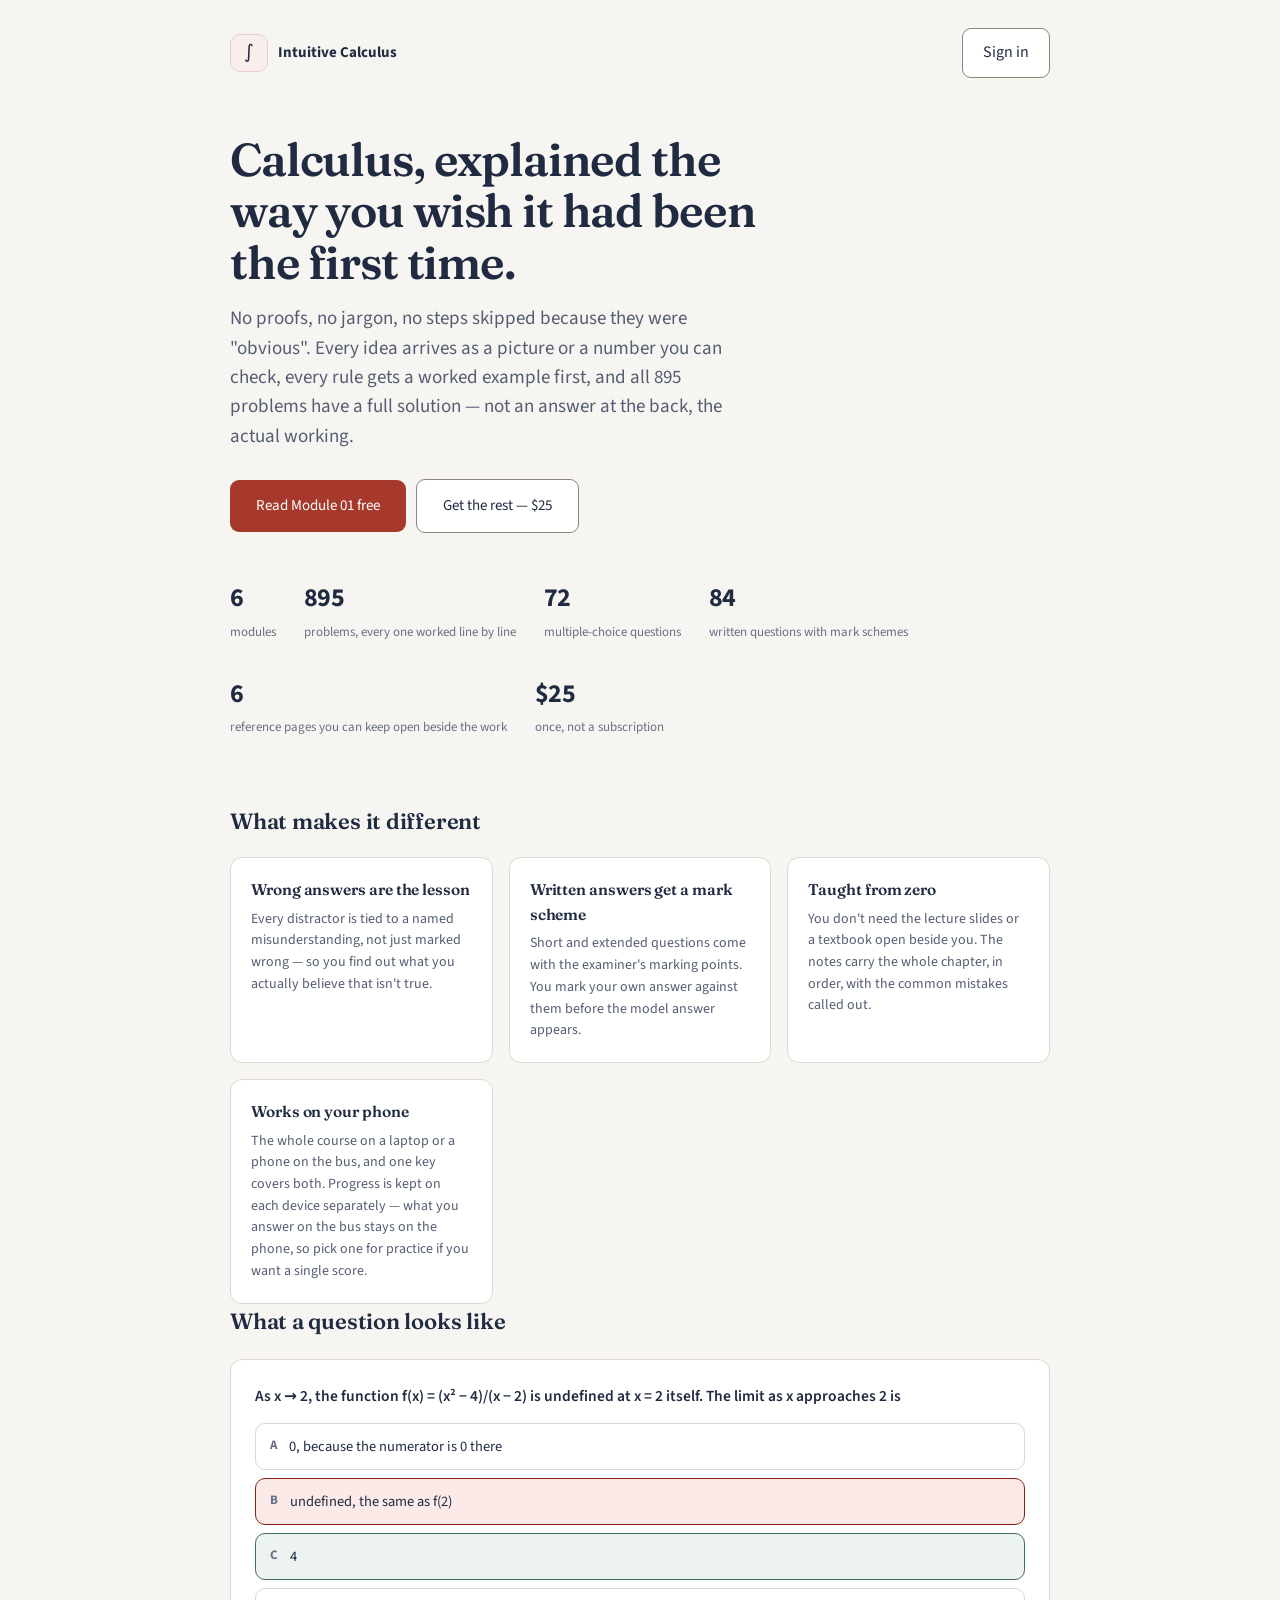
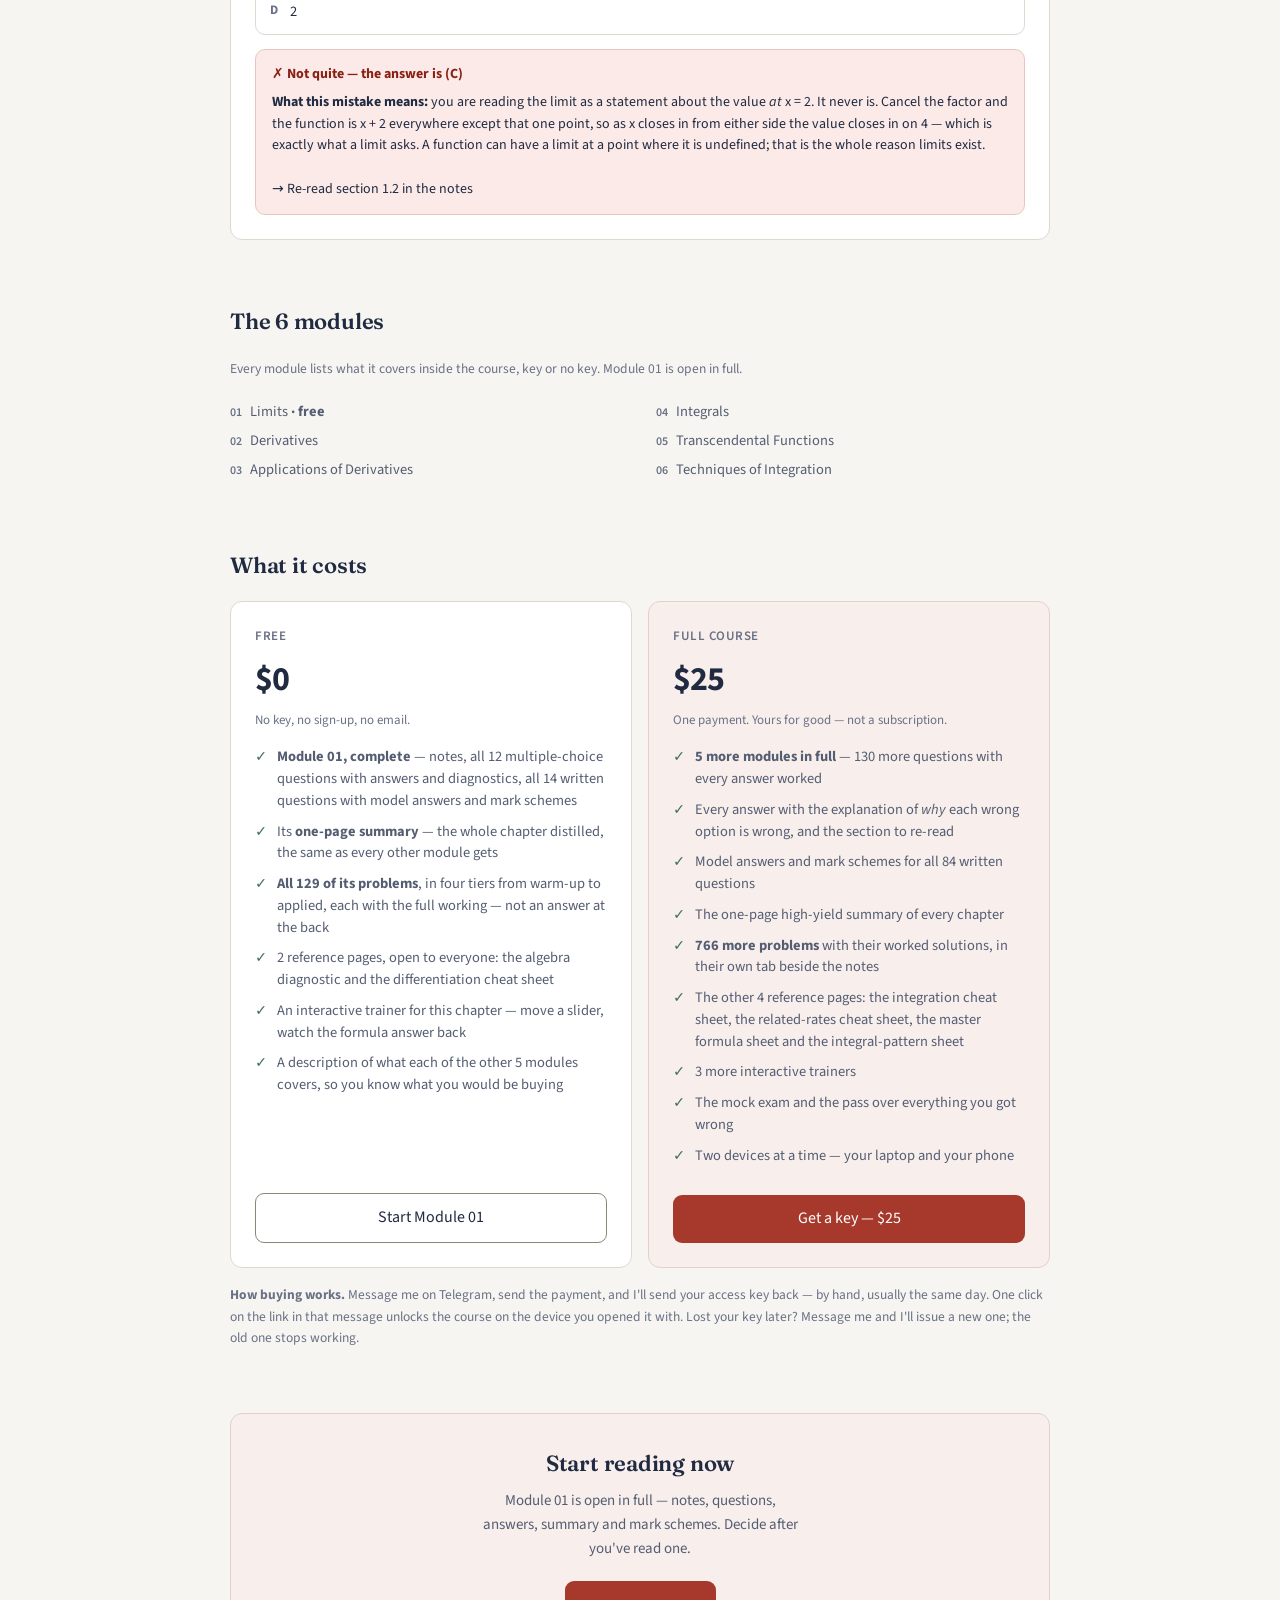
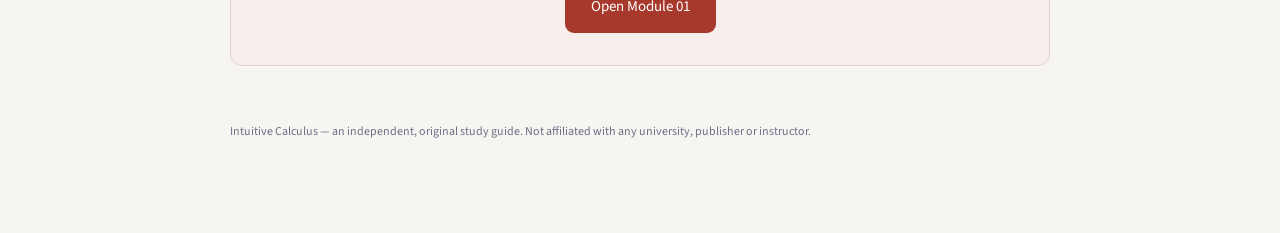
==== index.html @ 687c6cf6 "Publish 2026-08-16" ====
<!DOCTYPE html>
<html lang="en">
<head>
  <meta charset="UTF-8">
  <meta name="viewport" content="width=device-width, initial-scale=1.0">
  <title>Intuitive Calculus — the whole first course, worked out</title>
  <meta name="description" content="<!--gen:metaDescription-->A complete calculus course for people who have never felt confident in maths: limits through techniques of integration, taught in plain language with every problem worked line by line. Module 01 is free in full.<!--/gen-->">
  <link rel="stylesheet" href="styles.css?v=57">
  <!--gen:themeCss-->
  <link rel="stylesheet" href="theme.css?v=57">
  <!--/gen-->
  <link rel="icon" href="data:image/svg+xml,<svg xmlns='http://www.w3.org/2000/svg' viewBox='0 0 100 100'><text y='.9em' font-size='90'><!--gen:icon-->∫<!--/gen--></text></svg>">
  <!-- Honour the theme the student picked inside the app. In <head> and inline so
       the page never paints the wrong theme first. -->
  <script>
    /* This page used to be landing.html and the app used to be index.html; they
       swapped when the price moved to the front door. Anything still holding an
       old link — a bookmark, a message, an unlock link — arrives here with the
       app's hash, so hand it straight on rather than showing a sales page to
       someone who was trying to open a chapter. */
    if (/^#\/./.test(location.hash)) {
      location.replace("course.html" + location.hash);
    }
    try {
      var CID = "calculus"; /*gen:courseId*/
      var t = localStorage.getItem(CID + "-theme");
      if (t && t !== "system") document.documentElement.setAttribute("data-theme", t);
    } catch (e) { /* private mode — fall back to the OS preference */ }
  </script>
  <style>
    /* Landing-only layout. It reuses the app's tokens, so it follows the same
       light/dark theme, but it has no sidebar and no app chrome. */
    body { background: var(--bg); }
    .lp { max-width: 900px; margin: 0 auto; padding: 28px clamp(20px, 5vw, 40px) 80px; }
    .lp-nav { display: flex; align-items: center; gap: 10px; margin-bottom: 56px; }
    .lp-nav strong { font-size: 15px; }
    .lp-nav .lp-actions { margin-left: auto; display: flex; gap: 10px; align-items: center; }
    .hero h1 {
      font-size: clamp(30px, 5.5vw, 46px);
      line-height: 1.12;
      letter-spacing: -0.025em;
      margin: 0 0 16px;
      max-width: 17ch;
    }
    .hero p.lede {
      font-size: clamp(16px, 2vw, 19px);
      line-height: 1.55;
      color: var(--ink-soft);
      max-width: 56ch;
      margin: 0 0 28px;
    }
    .hero .row-gap { margin-top: 0; align-items: center; }
    .btn.big { padding: 14px 26px; font-size: 15px; }
    .facts { display: flex; flex-wrap: wrap; gap: 28px; margin: 44px 0 64px; }
    .fact strong { display: block; font-size: 26px; letter-spacing: -0.02em; }
    .fact span { font-size: 13px; color: var(--ink-faint); }
    .lp h2 { font-size: 22px; letter-spacing: -0.01em; margin: 0 0 18px; }
    .feature-grid { display: grid; grid-template-columns: repeat(auto-fit, minmax(240px, 1fr)); gap: 16px; }
    .feature {
      background: var(--panel);
      border: 1px solid var(--line);
      border-radius: var(--radius);
      padding: 20px;
    }
    .feature h3 { margin: 0 0 6px; font-size: 15.5px; }
    .feature p { margin: 0; font-size: 14px; line-height: 1.55; color: var(--ink-soft); }
    .demo {
      background: var(--panel);
      border: 1px solid var(--line);
      border-radius: var(--radius);
      padding: 24px;
      margin: 20px 0 64px;
    }
    .demo .demo-q { font-weight: 600; font-size: 15.5px; margin: 0 0 14px; }
    .demo .demo-opt {
      border: 1.5px solid var(--line);
      border-radius: 10px;
      padding: 11px 14px;
      font-size: 14.5px;
      margin-bottom: 8px;
      display: flex;
      gap: 12px;
    }
    .demo .demo-opt .l { font-weight: 700; color: var(--ink-faint); font-size: 13px; }
    .demo .demo-opt.picked { border-color: var(--red); background: var(--red-soft); }
    .demo .demo-opt.right { border-color: var(--green); background: var(--green-soft); }
    .demo .demo-fb {
      background: var(--red-soft);
      border: 1px solid var(--red-line);
      border-radius: 10px;
      padding: 14px 16px;
      font-size: 14px;
      line-height: 1.55;
      margin-top: 14px;
    }
    .demo .demo-fb .v { font-weight: 700; color: var(--red); display: block; margin-bottom: 6px; }
    .module-list { columns: 2; column-gap: 32px; font-size: 14.5px; line-height: 2; margin: 0 0 64px; padding: 0; list-style: none; }
    .module-list li { break-inside: avoid; color: var(--ink-soft); }
    .module-list .n { color: var(--ink-faint); font-size: 12px; font-weight: 600; margin-right: 8px; }
    .cta {
      background: var(--accent-soft);
      border: 1px solid var(--accent-line);
      border-radius: var(--radius);
      padding: 32px;
      text-align: center;
    }
    .cta h2 { margin-bottom: 8px; }
    .cta p { color: var(--ink-soft); margin: 0 auto 20px; max-width: 46ch; font-size: 15px; }
    /* Pricing. Two panels: what costs nothing, and what costs $25. The free one
       comes first — a stranger has no reason to trust a price before they have
       read a word of the thing. */
    .price-grid { display: grid; grid-template-columns: repeat(auto-fit, minmax(260px, 1fr)); gap: 16px; margin-bottom: 16px; }
    .price-card {
      background: var(--panel);
      border: 1px solid var(--line);
      border-radius: var(--radius);
      padding: 24px;
      display: flex;
      flex-direction: column;
    }
    .price-card.paid { background: var(--accent-soft); border-color: var(--accent-line); }
    .price-card .tier { font-size: 13px; font-weight: 600; letter-spacing: 0.04em; text-transform: uppercase; color: var(--ink-faint); }
    .price-card .amount { font-size: 34px; letter-spacing: -0.03em; margin: 6px 0 2px; font-weight: 700; }
    .price-card .terms { font-size: 13px; color: var(--ink-faint); margin: 0 0 16px; }
    .price-card ul { margin: 0 0 20px; padding: 0; list-style: none; font-size: 14.5px; line-height: 1.5; }
    /* Not display:flex on the li: any <strong> or <em> inside the sentence would
       become a flex item of its own and break the line into columns. Absolute
       tick, ordinary text flow. */
    .price-card li { position: relative; padding-left: 22px; margin-bottom: 9px; color: var(--ink-soft); }
    .price-card li::before {
      content: "✓";
      position: absolute;
      left: 0;
      top: 0;
      color: var(--green);
      font-weight: 700;
    }
    .price-card .btn { margin-top: auto; text-align: center; }
    .buy-how { font-size: 13.5px; color: var(--ink-faint); line-height: 1.6; margin: 0 0 64px; }
    .lp-foot { margin-top: 56px; font-size: 12px; color: var(--ink-faint); line-height: 1.6; }
    @media (max-width: 640px) {
      .module-list { columns: 1; }
      .lp-nav { margin-bottom: 32px; }
      /* The page is read on a phone before it is read anywhere else. Full-width
         buttons, facts in a tidy 2×2 instead of a ragged wrap, and padding that
         clears the notch and the home indicator. */
      .lp {
        padding-left: max(20px, env(safe-area-inset-left));
        padding-right: max(20px, env(safe-area-inset-right));
        padding-bottom: calc(64px + env(safe-area-inset-bottom));
      }
      .hero .row-gap { display: grid; gap: 10px; }
      .hero .row-gap .btn { text-align: center; }
      .btn.big { padding: 15px 26px; }
      .facts { display: grid; grid-template-columns: 1fr 1fr; gap: 22px 16px; margin: 36px 0 52px; }
      .cta { padding: 26px 20px; }
      .price-card, .demo, .feature { padding: 18px; }
    }
  </style>
</head>
<body>
  <a class="skip-link" href="#lp-main">Skip to content</a>
  <div class="lp">
    <nav class="lp-nav" aria-label="Site">
      <span class="brand-icon"><!--gen:icon-->∫<!--/gen--></span>
      <strong><!--gen:title-->Intuitive Calculus<!--/gen--></strong>
      <span class="lp-actions">
        <a class="btn secondary" href="course.html#/login">Sign in</a>
      </span>
    </nav>

    <header class="hero" id="lp-main" tabindex="-1">
      <h1><!--gen:heroTitle-->Calculus, explained the way you wish it had been the first time.<!--/gen--></h1>
      <p class="lede"><!--gen:lede-->No proofs, no jargon, no steps skipped because they were "obvious". Every idea arrives as a picture or a number you can check, every rule gets a worked example first, and all 895 problems have a full solution — not an answer at the back, the actual working.<!--/gen--></p>
      <div class="row-gap"><!--gen:heroButtons-->
        <a class="btn big" href="course.html#/ch01/learn">Read Module 01 free</a>
        <a class="btn secondary big" href="#price">Get the rest — $25</a>
      <!--/gen--></div>
    </header>

    <div class="facts"><!--gen:facts-->
      <div class="fact"><strong>6</strong><span>modules</span></div>
      <div class="fact"><strong>895</strong><span>problems, every one worked line by line</span></div>
      <div class="fact"><strong>72</strong><span>multiple-choice questions</span></div>
      <div class="fact"><strong>84</strong><span>written questions with mark schemes</span></div>
      <div class="fact"><strong>6</strong><span>reference pages you can keep open beside the work</span></div>
      <div class="fact"><strong>$25</strong><span>once, not a subscription</span></div>
    <!--/gen--></div>

    <h2>What makes it different</h2>
    <div class="feature-grid">
      <div class="feature">
        <h3>Wrong answers are the lesson</h3>
        <p>Every distractor is tied to a named misunderstanding, not just marked wrong — so
          you find out what you actually believe that isn't true.</p>
      </div>
      <div class="feature">
        <h3>Written answers get a mark scheme</h3>
        <p>Short and extended questions come with the examiner's marking points. You mark
          your own answer against them before the model answer appears.</p>
      </div>
      <div class="feature">
        <h3>Taught from zero</h3>
        <p>You don't need the lecture slides or a textbook open beside you. The notes carry
          the whole chapter, in order, with the common mistakes called out.</p>
      </div>
      <div class="feature">
        <h3>Works on your phone</h3>
        <p>The whole course on a laptop or a phone on the bus, and one key covers both.
          Progress is kept on each device separately — what you answer on the bus stays on
          the phone, so pick one for practice if you want a single score.</p>
      </div>
    </div>

    <h2>What a question looks like</h2>
    <div class="demo"><!--gen:demo-->
      <p class="demo-q">As x → 2, the function f(x) = (x² − 4)/(x − 2) is undefined at x = 2 itself.
        The limit as x approaches 2 is</p>
      <div class="demo-opt"><span class="l">A</span><span>0, because the numerator is 0 there</span></div>
      <div class="demo-opt picked"><span class="l">B</span><span>undefined, the same as f(2)</span></div>
      <div class="demo-opt right"><span class="l">C</span><span>4</span></div>
      <div class="demo-opt"><span class="l">D</span><span>2</span></div>
      <div class="demo-fb">
        <span class="v">✗ Not quite — the answer is (C)</span>
        <strong>What this mistake means:</strong> you are reading the limit as a statement about
        the value <em>at</em> x = 2. It never is. Cancel the factor and the function is x + 2
        everywhere except that one point, so as x closes in from either side the value closes
        in on 4 — which is exactly what a limit asks. A function can have a limit at a point
        where it is undefined; that is the whole reason limits exist.
        <br><br>→ Re-read section 1.2 in the notes
      </div>
    <!--/gen--></div>

    <!--gen:modules--><h2>The 6 modules</h2>
    <p class="buy-how" style="margin-bottom:18px">Every module lists what it covers inside the course, key or no key. Module 01 is open in full.</p>
    <ul class="module-list">
      <li><span class="n">01</span>Limits <strong>· free</strong></li>
      <li><span class="n">02</span>Derivatives</li>
      <li><span class="n">03</span>Applications of Derivatives</li>
      <li><span class="n">04</span>Integrals</li>
      <li><span class="n">05</span>Transcendental Functions</li>
      <li><span class="n">06</span>Techniques of Integration</li>
    </ul>
    <!--/gen-->

    <h2 id="price">What it costs</h2>
    <!--gen:price-->
    <div class="price-grid">
      <div class="price-card">
        <span class="tier">Free</span>
        <span class="amount">$0</span>
        <p class="terms">No key, no sign-up, no email.</p>
        <ul>
          <li><strong>Module 01, complete</strong> — notes, all 12 multiple-choice questions with answers and diagnostics, all 14 written questions with model answers and mark schemes</li>
          <li>Its <strong>one-page summary</strong> — the whole chapter distilled, the same as every other module gets</li>
          <li><strong>All 129 of its problems</strong>, in four tiers from warm-up to applied, each with the full working — not an answer at the back</li>
          <li>2 reference pages, open to everyone: the algebra diagnostic and the differentiation cheat sheet</li>
          <li>An interactive trainer for this chapter — move a slider, watch the formula answer back</li>
          <li>A description of what each of the other 5 modules covers, so you know what you would be buying</li>
        </ul>
        <a class="btn secondary" href="course.html#/ch01/learn">Start Module 01</a>
      </div>
      <div class="price-card paid">
        <span class="tier">Full course</span>
        <span class="amount">$25</span>
        <p class="terms">One payment. Yours for good — not a subscription.</p>
        <ul>
          <li><strong>5 more modules in full</strong> — 130 more questions with every answer worked</li>
          <li>Every answer with the explanation of <em>why</em> each wrong option is wrong, and the section to re-read</li>
          <li>Model answers and mark schemes for all 84 written questions</li>
          <li>The one-page high-yield summary of every chapter</li>
          <li><strong>766 more problems</strong> with their worked solutions, in their own tab beside the notes</li>
          <li>The other 4 reference pages: the integration cheat sheet, the related-rates cheat sheet, the master formula sheet and the integral-pattern sheet</li>
          <li>3 more interactive trainers</li>
          <li>The mock exam and the pass over everything you got wrong</li>
          <li>Two devices at a time — your laptop and your phone</li>
        </ul>
        <a class="btn" href="https://t.me/danypak" target="_blank" rel="noopener">Get a key — $25</a>
      </div>
    </div>
    <!--/gen-->
    <p class="buy-how"><!--gen:buyHow-->
      <strong>How buying works.</strong> Message me on Telegram, send the payment, and I'll send
      your access key back — by hand, usually the same day. One click on the link in that message
      unlocks the course on the device you opened it with. Lost your key later? Message me and
      I'll issue a new one; the old one stops working.
    <!--/gen--></p>

    <div class="cta">
      <h2>Start reading now</h2>
      <!--gen:cta--><p>Module 01 is open in full — notes, questions, answers, summary and
        mark schemes. Decide after you've read one.</p>
      <a class="btn big" href="course.html#/ch01/learn">Open Module 01</a><!--/gen-->
    </div>

    <p class="lp-foot">
      <!--gen:attribution-->Intuitive Calculus — an independent, original study guide. Not affiliated with any university, publisher or instructor.<!--/gen-->
    </p>
  </div>
</body>
</html>
---- styles.css ----
/* ---------- design tokens ----------
 * Every colour goes through a variable so the dark theme is a second token set
 * and nothing else. The three DARK blocks below must stay in sync: one for the
 * OS preference, one for the explicit toggle. */
:root {
  color-scheme: light;

  --bg: #f7f8fa;
  --panel: #ffffff;
  --ink: #1a202c;
  --ink-soft: #4a5568;
  /* was #8a94a3 — 3.0:1 on white, below the 4.5:1 WCAG AA floor for text */
  --ink-faint: #6b7280;
  --line: #e2e6ec;
  /* --line is a divider between blocks of text and may stay a hairline. The
     edge of a *control* — the key field, the answer box, a quiz option — is
     what tells a low-vision student where to type or click, and WCAG 1.4.11
     puts that at 3:1. --line measured 1.18:1 on --bg. Use --line-ui on
     anything the student operates, --line on anything that only separates. */
  --line-ui: #848d9c;

  --accent: #2563eb;
  --accent-soft: #eff4ff;
  --accent-line: #d6e2fb;
  --on-accent: #ffffff;

  --green: #16803c;
  --green-soft: #e8f7ee;
  --green-line: #bfe6cd;
  --red: #b42318;
  --red-soft: #fdecea;
  --red-line: #f2c8c3;
  --amber: #92600a;
  --amber-soft: #fdf3dd;
  --amber-line: #e8d3a2;

  --code-bg: #f1f3f7;
  --scrim: rgba(15, 23, 42, .45);
  --shadow-drawer: 0 0 40px rgba(15, 23, 42, .18);
  --shadow-card: 0 2px 12px rgba(37, 99, 235, .08);

  --radius: 12px;
  --sidebar-w: 264px;
  --topbar-h: 56px;

  /* Where the two sticky bands park. On desktop there is no top bar, so the tab
     bar sits at 0; on mobile everything shifts down by the top bar. Keeping the
     offsets in variables is what stops the quiz bar from drifting under the tab
     bar every time either band's padding changes. */
  --bar-top: 0px;
  --quiz-top: 62px;
}

@media (max-width: 899px) {
  :root {
    --bar-top: var(--topbar-h);
    --quiz-top: 122px;
  }
}

@media (prefers-color-scheme: dark) {
  :root:not([data-theme="light"]) {
    color-scheme: dark;

    --bg: #0f1419;
    --panel: #161b22;
    --ink: #e6edf3;
    --ink-soft: #b3bdc9;
    --ink-faint: #8b96a5;
    --line: #2a323d;
    --line-ui: #616d7c;

    --accent: #6ea8fe;
    --accent-soft: #172033;
    --accent-line: #2c4a7c;
    /* dark text on the light-blue button — white on #6ea8fe is only ~2.5:1 */
    --on-accent: #0b1220;

    --green: #57d98a;
    --green-soft: #11261a;
    --green-line: #1f5133;
    --red: #ff9c94;
    --red-soft: #2a1417;
    --red-line: #5c2a26;
    --amber: #f0b429;
    --amber-soft: #2a2110;
    --amber-line: #5a4413;

    --code-bg: #1c232c;
    --scrim: rgba(0, 0, 0, .6);
    --shadow-drawer: 0 0 40px rgba(0, 0, 0, .5);
    --shadow-card: 0 2px 12px rgba(110, 168, 254, .12);
  }
}

:root[data-theme="dark"] {
  color-scheme: dark;

  --bg: #0f1419;
  --panel: #161b22;
  --ink: #e6edf3;
  --ink-soft: #b3bdc9;
  --ink-faint: #8b96a5;
  --line: #2a323d;
  --line-ui: #616d7c;

  --accent: #6ea8fe;
  --accent-soft: #172033;
  --accent-line: #2c4a7c;
  --on-accent: #0b1220;

  --green: #57d98a;
  --green-soft: #11261a;
  --green-line: #1f5133;
  --red: #ff9c94;
  --red-soft: #2a1417;
  --red-line: #5c2a26;
  --amber: #f0b429;
  --amber-soft: #2a2110;
  --amber-line: #5a4413;

  --code-bg: #1c232c;
  --scrim: rgba(0, 0, 0, .6);
  --shadow-drawer: 0 0 40px rgba(0, 0, 0, .5);
  --shadow-card: 0 2px 12px rgba(110, 168, 254, .12);
}

* { box-sizing: border-box; }

/* Sixteen tab stops sit between the top of the page and the content on desktop
   (brand, twelve module links, theme toggle, two footer links). Off-screen
   until focused, first in the tab order. */
.skip-link {
  position: absolute;
  left: 8px;
  top: -60px;
  border: 0;
  font: inherit;
  font-size: 15px;
  cursor: pointer;
  z-index: 60;
  padding: 10px 16px;
  border-radius: 0 0 9px 9px;
  background: var(--accent);
  color: var(--on-accent);
  font-weight: 600;
  text-decoration: none;
  transition: top .12s;
}
.skip-link:focus { top: 0; }
/* The focus targets are containers, not controls: a ring around the whole
   screen is noise, and the point of focusing them is the announcement. */
#main:focus, #lp-main:focus, #feedback:focus { outline: none; }

/* Deep links from quiz feedback land on a heading — keep it clear of the
   sticky tab bar (and, on mobile, the top bar above it). */
html { scroll-padding-top: calc(var(--quiz-top) + 34px); }

html, body {
  margin: 0;
  padding: 0;
  background: var(--bg);
  color: var(--ink);
  font: 16px/1.6 -apple-system, BlinkMacSystemFont, "Segoe UI", Roboto, "Helvetica Neue", Arial, sans-serif;
  -webkit-font-smoothing: antialiased;
  /* Safari inflates body text in landscape unless told not to, which reflowed
     the notes to a different width in each orientation. */
  -webkit-text-size-adjust: 100%;
}

/* Touch devices get no :hover, so without this a tap on an option or a nav row
   gives no feedback at all until the screen re-renders — and Safari's default
   grey flash lands on the wrong box. */
body { -webkit-tap-highlight-color: transparent; }

/* Links had no base rule at all, so any anchor whose own component forgot to
   style it fell through to the browser's default blue — and to purple once
   visited, which in a course means "pages you have already read" rendered in a
   colour the palette does not contain. Three separate surfaces shipped that way
   before this rule existed (the trainer catalogue, the cheat sheets, the
   "message me" line on the unlock page), each fixed on its own. This is the
   fix for the next one. Component rules still win on specificity. */
a { color: var(--accent); }

.layout { display: flex; min-height: 100vh; }

/* ---------- mobile top bar (hidden ≥900px) ---------- */
.topbar {
  display: none;
  position: sticky;
  top: 0;
  z-index: 30;
  align-items: center;
  gap: 12px;
  height: 56px;
  padding: 0 12px;
  background: var(--panel);
  border-bottom: 1px solid var(--line);
}
.icon-btn {
  flex-shrink: 0;
  /* 44px is the smallest target a thumb hits reliably; 40 was measured on a
     375px viewport and missed the guideline by four pixels on every page. */
  width: 44px; height: 44px;
  display: grid;
  place-items: center;
  border: 1px solid var(--line-ui);
  border-radius: 10px;
  background: var(--panel);
  color: var(--ink-soft);
  cursor: pointer;
  padding: 0;
}
.icon-btn svg { width: 20px; height: 20px; fill: none; stroke: currentColor; stroke-width: 2; stroke-linecap: round; }
.topbar-title {
  flex: 1;
  min-width: 0;
  font-size: 14.5px;
  font-weight: 600;
  color: var(--ink);
  text-decoration: none;
  white-space: nowrap;
  overflow: hidden;
  text-overflow: ellipsis;
}
/* Course-progress ring. --p (0–100) is set from JS. */
.topbar-ring {
  flex-shrink: 0;
  position: relative;
  /* The ring itself stays 32px; the padding makes the tappable box 44px. */
  width: 32px; height: 32px;
  box-sizing: content-box;
  padding: 6px;
  border-radius: 50%;
  display: grid;
  place-items: center;
  background: conic-gradient(var(--accent) calc(var(--p, 0) * 1%), var(--line) 0);
}
/* A 32px ring is the right size to look at and the wrong size to hit. The
   pseudo-element widens the target to 44px without thickening the ring. */
.topbar-ring::after { content: ""; position: absolute; inset: -6px; border-radius: 50%; }
.topbar-ring span {
  width: 24px; height: 24px;
  border-radius: 50%;
  background: var(--panel);
  display: block;
}

.scrim {
  position: fixed;
  inset: 0;
  z-index: 35;
  background: var(--scrim);
}
.scrim[hidden] { display: none; }

/* ---------- sidebar ---------- */
.sidebar {
  width: var(--sidebar-w);
  flex-shrink: 0;
  background: var(--panel);
  border-right: 1px solid var(--line);
  padding: 18px 14px;
  display: flex;
  flex-direction: column;
  gap: 14px;
  position: sticky;
  top: 0;
  height: 100vh;
  overflow: hidden;
}

.brand {
  display: flex;
  gap: 10px;
  align-items: center;
  text-decoration: none;
  color: var(--ink);
  padding: 4px 8px;
}
/* A bare emoji floating next to the wordmark rendered however the visitor's OS
   feels like that day — a colourful rounded-square badge on Mac, a flat
   black-and-white glyph on Windows, something else again on Android. Giving it
   its own chip, in the app's own tokens, means the brand mark looks the same
   deliberate thing everywhere instead of gambling on a font neither this file
   nor the course config controls. Same visual language as .nav-item .num. */
.brand-icon {
  flex-shrink: 0;
  width: 38px;
  height: 38px;
  display: grid;
  place-items: center;
  border-radius: 10px;
  background: var(--accent-soft);
  border: 1px solid var(--accent-line);
  font-size: 19px;
  line-height: 1;
}
/* A course that carries its own vector mark instead of an emoji character puts
   it here as inline SVG. Sized and coloured through the app's own accent
   token so it repaints with the theme instead of shipping a colour baked into
   the markup. Selectors are element-type, not classes, on the assumption that
   a brand glyph is simple: strokes are the linework, a filled circle is a
   centre dot. A course with no SVG in .brand-icon (still a bare emoji) is
   untouched — these rules match nothing there. */
.brand-icon svg { width: 22px; height: 22px; overflow: visible; display: block; }
.brand-icon svg ellipse, .brand-icon svg path { fill: none; stroke: var(--accent); stroke-width: 1.4; }
.brand-icon svg circle { fill: var(--accent); }
.brand strong { display: block; font-size: 15px; line-height: 1.25; }
.brand small { display: block; color: var(--ink-faint); font-size: 12px; }

.course-progress { padding: 0 8px; }
.cp-head {
  display: flex;
  justify-content: space-between;
  align-items: baseline;
  font-size: 11.5px;
  font-weight: 600;
  letter-spacing: .04em;
  text-transform: uppercase;
  color: var(--ink-faint);
  margin-bottom: 7px;
}
.cp-head .cp-pct { color: var(--accent); font-size: 12.5px; letter-spacing: 0; }
.course-progress .progress-track { height: 5px; margin-bottom: 7px; }
.cp-sub { margin: 0; font-size: 11.5px; line-height: 1.45; color: var(--ink-faint); }

/* Only the module list scrolls, so the attribution stays pinned at the bottom
   instead of being clipped once the progress block is added above it. */
/* overscroll-behavior: flicking the module list to its end used to hand the
   scroll on to the page underneath the drawer. */
#module-nav {
  display: flex; flex-direction: column; gap: 2px;
  flex: 1; min-height: 0; overflow-y: auto; overscroll-behavior: contain;
}

.nav-item {
  display: flex;
  align-items: center;
  gap: 9px;
  padding: 6px 10px;
  border-radius: 8px;
  text-decoration: none;
  color: var(--ink-soft);
  font-size: 13.5px;
  line-height: 1.35;
}
.nav-item .num {
  flex-shrink: 0;
  width: 24px; height: 24px;
  border-radius: 7px;
  background: var(--bg);
  border: 1px solid var(--line);
  display: grid;
  place-items: center;
  font-size: 11px;
  font-weight: 600;
  color: var(--ink-faint);
}
.nav-item.active { background: var(--accent-soft); color: var(--accent); font-weight: 600; }
.nav-item.active .num { background: var(--accent); border-color: var(--accent); color: var(--on-accent); }
.nav-item.enabled:hover { background: var(--bg); }
.nav-item.locked { color: var(--ink-faint); cursor: default; }
.nav-item .nav-label { flex: 1; min-width: 0; }
.nav-item .nav-stat {
  flex-shrink: 0;
  font-size: 11.5px;
  font-weight: 600;
  color: var(--ink-faint);
  font-variant-numeric: tabular-nums;
}
.nav-item .nav-stat.done { color: var(--green); }
/* A module that needs a key. Not `.locked` — that means "not written yet" and
   dims the row to unclickable. These are clickable and lead to the summary and
   the offer, so the padlock marks them without hiding them. */
.nav-item .nav-lock { flex-shrink: 0; font-size: 11px; opacity: 0.65; }

/* Course-wide tools, pinned between the scrolling module list and the theme
   toggle. #module-nav is the flex child that grows, so these rows never scroll
   out of reach however long the module list gets. */
.tool-nav {
  display: flex;
  flex-direction: column;
  gap: 2px;
  padding-top: 10px;
  border-top: 1px solid var(--line);
}
.tool-link {
  display: flex;
  align-items: center;
  gap: 9px;
  padding: 6px 10px;
  border-radius: 8px;
  text-decoration: none;
  color: var(--ink-soft);
  font-size: 13.5px;
  line-height: 1.35;
}
.tool-link:hover { background: var(--bg); color: var(--ink); }
.tool-link.active { background: var(--accent-soft); color: var(--accent); font-weight: 600; }
.tool-link .tool-ico {
  flex-shrink: 0;
  width: 24px;
  text-align: center;
  font-size: 13px;
  opacity: .85;
}
.tool-link .tool-link-label { flex: 1; min-width: 0; }

/* The trainer belonging to the module on screen, offered beside its tabs. */
.trainer-row { display: flex; flex-wrap: wrap; gap: 8px; margin: 14px 0 0; }
.trainer-row:empty { display: none; }
.trainer-chip {
  display: inline-flex;
  align-items: center;
  gap: 7px;
  padding: 6px 12px;
  border: 1px solid var(--accent-line);
  background: var(--accent-soft);
  color: var(--accent);
  border-radius: 999px;
  font-size: 12.5px;
  font-weight: 600;
  line-height: 1.3;
  text-decoration: none;
}
.trainer-chip:hover { border-color: var(--accent); }

.theme-toggle {
  margin-top: auto;
  display: flex;
  align-items: center;
  gap: 9px;
  width: 100%;
  padding: 8px 10px;
  border: 1px solid var(--line);
  border-radius: 8px;
  background: var(--panel);
  color: var(--ink-soft);
  font: 500 12.5px/1.3 inherit;
  font-family: inherit;
  cursor: pointer;
  text-align: left;
}
.theme-toggle:hover { background: var(--bg); color: var(--ink); }
.theme-ico { font-size: 14px; line-height: 1; }

.sidebar-foot {
  font-size: 11px;
  color: var(--ink-faint);
  line-height: 1.5;
  padding: 0 8px;
}

/* ---------- main ---------- */
.main { flex: 1; min-width: 0; padding: 32px clamp(20px, 5vw, 64px) 80px; }
.page { max-width: 780px; margin: 0 auto; }
/* The Learn tab needs room for the contents column beside the article. */
.page.wide { max-width: 1080px; }

.crumbs { font-size: 13px; color: var(--ink-faint); margin-bottom: 6px; }
.crumbs a { color: var(--ink-faint); text-decoration: none; }
.crumbs a:hover { color: var(--accent); }

h1.page-title { font-size: 28px; line-height: 1.2; margin: 0 0 4px; letter-spacing: -0.02em; }
.page-sub { color: var(--ink-soft); margin: 0 0 24px; font-size: 15px; }

/* tabs — the band sticks to the top so students can switch Learn/Practice/Summary
   without scrolling back up a 9,000-word chapter. On mobile it parks under the
   56px top bar. The band needs its own background or content shows through. */
.tabbar {
  position: sticky;
  top: var(--bar-top);
  z-index: 15;
  background: var(--bg);
  padding: 10px 0 16px;
  margin-bottom: 12px;
}
.tabs {
  display: flex;
  gap: 4px;
  border: 1px solid var(--line);
  background: var(--panel);
  padding: 4px;
  border-radius: 10px;
  width: fit-content;
}
.tab {
  display: flex;
  align-items: center;
  gap: 7px;
  border: 0;
  background: transparent;
  padding: 7px 16px;
  border-radius: 7px;
  font-size: 14px;
  font-weight: 500;
  color: var(--ink-soft);
  cursor: pointer;
  font-family: inherit;
}
.ico {
  width: 16px;
  height: 16px;
  flex-shrink: 0;
  fill: none;
  stroke: currentColor;
  stroke-width: 1.8;
  stroke-linecap: round;
  stroke-linejoin: round;
}
.tab.active { background: var(--accent); color: var(--on-accent); }
.tab:not(.active):hover { background: var(--bg); }

/* cards */
.card {
  background: var(--panel);
  border: 1px solid var(--line);
  border-radius: var(--radius);
  padding: 22px 24px;
  margin-bottom: 16px;
}
.card h3 { margin: 0 0 4px; font-size: 17px; }
.card .muted { color: var(--ink-soft); font-size: 14px; margin: 0; }
.card-head { display: flex; align-items: baseline; justify-content: space-between; gap: 12px; }

/* small layout utilities — these replaced inline style="" in app.js */
.row-gap { margin-top: 14px; display: flex; gap: 10px; flex-wrap: wrap; }
.stack-top { margin-top: 16px; }

.pill {
  flex-shrink: 0;
  font-size: 12px;
  font-weight: 700;
  padding: 3px 10px;
  border-radius: 99px;
  background: var(--bg);
  border: 1px solid var(--line);
  color: var(--ink-faint);
  font-variant-numeric: tabular-nums;
}
.pill.done { background: var(--green-soft); border-color: var(--green-line); color: var(--green); }

/* "pick up where you left off" — the one thing a returning student wants */
.resume-card {
  display: flex;
  align-items: center;
  gap: 14px;
  background: var(--accent-soft);
  border: 1px solid var(--accent-line);
  border-radius: var(--radius);
  padding: 16px 20px;
  margin-bottom: 22px;
  text-decoration: none;
  color: var(--ink);
}
.resume-card:hover { border-color: var(--accent); }
.resume-card .r-icon { font-size: 22px; flex-shrink: 0; }
.resume-card .r-label {
  display: block;
  font-size: 11.5px;
  font-weight: 700;
  letter-spacing: .05em;
  text-transform: uppercase;
  color: var(--accent);
  margin-bottom: 2px;
}
.resume-card .r-what { font-weight: 600; font-size: 15px; line-height: 1.35; }
.resume-card .r-go { margin-left: auto; color: var(--accent); font-weight: 700; flex-shrink: 0; }

/* Course-wide tools (mock exam, mistakes pass). Deliberately not module cards:
   they sit above the twelve and must not read as a thirteenth chapter. */
.tool-grid {
  display: grid;
  grid-template-columns: repeat(auto-fit, minmax(260px, 1fr));
  gap: 14px;
  margin-bottom: 26px;
}
.tool-card {
  display: flex;
  flex-direction: column;
  gap: 5px;
  padding: 16px 18px;
  border: 1px solid var(--accent-line);
  border-radius: var(--radius);
  background: var(--accent-soft);
  text-decoration: none;
  color: var(--ink);
  transition: border-color .15s, box-shadow .15s;
}
.tool-card:hover { border-color: var(--accent); box-shadow: var(--shadow-card); }
.tool-card .tool-title { font-weight: 700; font-size: 15px; }
.tool-card .tool-sub { font-size: 13px; line-height: 1.45; color: var(--ink-soft); }

/* exam */
.exam-rules { margin: 12px 0 20px; padding-left: 20px; display: flex; flex-direction: column; gap: 8px; }
.exam-rules li { font-size: 14.5px; line-height: 1.5; color: var(--ink-soft); }
.exam-clock {
  margin-left: 14px;
  font-variant-numeric: tabular-nums;
  font-weight: 700;
  font-size: 14px;
  color: var(--ink-soft);
  padding: 2px 9px;
  border: 1px solid var(--line);
  border-radius: 7px;
}
.exam-clock.low { color: var(--red); border-color: var(--red-line); background: var(--red-soft); }
.card.notice { border-color: var(--amber-line); background: var(--amber-soft); font-weight: 500; }
.exam-row { text-decoration: none; color: inherit; }
.exam-row:hover .t-name { color: var(--accent); }
.exam-row .t-name { width: 210px; }
@media (max-width: 599px) {
  .exam-row { flex-wrap: wrap; }
  .exam-row .t-name { width: 100%; }
}
.empty-card h3 { margin-bottom: 6px; }
.empty-card .row-gap { margin-top: 16px; }

.module-grid { display: grid; grid-template-columns: repeat(auto-fill, minmax(230px, 1fr)); gap: 14px; }
.module-card {
  background: var(--panel);
  border: 1px solid var(--line);
  border-radius: var(--radius);
  padding: 18px;
  text-decoration: none;
  color: var(--ink);
  display: flex;
  flex-direction: column;
  gap: 6px;
  transition: border-color .15s, box-shadow .15s;
}
.module-card.enabled:hover { border-color: var(--accent); box-shadow: var(--shadow-card); }
/* Locked used to be opacity: .5, which took the title to 2.4:1. The padlock
   and the recessed panel say the same thing without dimming the text. */
.module-card.locked { background: var(--bg); border-color: var(--line-ui); cursor: default; }
.module-card .mod-num { font-size: 12px; font-weight: 600; color: var(--ink-faint); letter-spacing: .04em; }
.module-card .mod-title { font-weight: 600; font-size: 15px; line-height: 1.3; }
.module-card .mod-status { font-size: 12.5px; color: var(--ink-faint); margin-top: auto; }
.module-card .mod-status.done { color: var(--green); font-weight: 500; }
.module-card .mod-status.doing { color: var(--accent); font-weight: 500; }

/* buttons */
.btn {
  display: inline-block;
  border: 0;
  background: var(--accent);
  color: var(--on-accent);
  font: 600 14px/1 inherit;
  font-family: inherit;
  padding: 11px 20px;
  border-radius: 9px;
  cursor: pointer;
  text-decoration: none;
}
.btn:hover { filter: brightness(1.08); }
.btn.secondary {
  background: var(--panel);
  color: var(--ink);
  border: 1px solid var(--line-ui);
}
.btn.secondary:hover { background: var(--bg); filter: none; }
.btn:disabled { opacity: .5; cursor: default; }

/* ---------- quiz ---------- */
/* While a quiz is running the module heading is dead weight — the tab bar stays
   as the way out, everything else gives its height to the question. */
.page.quiz-mode .crumbs,
.page.quiz-mode .page-title,
.page.quiz-mode .module-sub { display: none; }
.page.quiz-mode .tabbar { padding-top: 14px; }

.quiz-bar {
  position: sticky;
  top: var(--quiz-top);
  z-index: 12;
  background: var(--bg);
  padding-bottom: 14px;
}

.quiz-top {
  display: flex;
  align-items: center;
  gap: 12px;
  margin-bottom: 10px;
  font-size: 13px;
  color: var(--ink-soft);
}
.quiz-top .q-count { margin-left: auto; font-variant-numeric: tabular-nums; }
.flag-btn {
  border: 1px solid var(--line-ui);
  background: var(--panel);
  color: var(--ink-faint);
  border-radius: 8px;
  width: 30px;
  height: 30px;
  font-size: 14px;
  line-height: 1;
  cursor: pointer;
  padding: 0;
}
.flag-btn:hover { color: var(--amber); border-color: var(--amber); }
.flag-btn.on { background: var(--amber-soft); border-color: var(--amber); color: var(--amber); }
.chip {
  display: inline-block;
  background: var(--accent-soft);
  color: var(--accent);
  font-size: 12px;
  font-weight: 600;
  padding: 3px 10px;
  border-radius: 99px;
}
.progress-track {
  height: 6px;
  background: var(--line);
  border-radius: 99px;
  overflow: hidden;
  margin-bottom: 24px;
}
.progress-fill { height: 100%; background: var(--accent); border-radius: 99px; transition: width .25s; }

.q-stem { font-size: 18px; font-weight: 600; line-height: 1.45; margin: 0 0 18px; }

.options { display: flex; flex-direction: column; gap: 10px; }
.option {
  text-align: left;
  background: var(--panel);
  border: 1.5px solid var(--line-ui);
  border-radius: 10px;
  padding: 13px 16px;
  font: 15px/1.45 inherit;
  font-family: inherit;
  color: var(--ink);
  cursor: pointer;
  display: flex;
  gap: 12px;
  align-items: baseline;
  transition: border-color .12s, background .12s;
}
.option:not(:disabled):hover { border-color: var(--accent); background: var(--accent-soft); }
.option .letter {
  flex-shrink: 0;
  font-weight: 700;
  font-size: 13px;
  color: var(--ink-faint);
  text-transform: uppercase;
}
/* Keyboard shortcut badge, shown on the pointer-less-friendly side of things.
   Hidden on touch, where there is no keyboard to hint at. */
.option .key-hint {
  margin-left: auto;
  flex-shrink: 0;
  font-size: 11px;
  font-weight: 600;
  color: var(--ink-faint);
  border: 1px solid var(--line);
  border-radius: 5px;
  padding: 1px 6px;
  align-self: center;
}
@media (hover: none) { .option .key-hint { display: none; } }
.option:disabled .key-hint { visibility: hidden; }

.option.correct { border-color: var(--green); background: var(--green-soft); }
.option.correct .letter { color: var(--green); }
.option.wrong { border-color: var(--red); background: var(--red-soft); }
.option.wrong .letter { color: var(--red); }
.option:disabled { cursor: default; }
/* Recede the options that were not picked — but with colour, not opacity.
   opacity: .55 composited the letter down to 2.15:1, so the student who most
   needs to re-read the wrong answers is the one who cannot. */
.option.dim:disabled { color: var(--ink-soft); background: var(--bg); border-color: var(--line); }
.option.dim:disabled .letter { color: var(--ink-faint); }

/* Exam conditions: the pick is shown, the verdict is not. Deliberately the
   accent colour and not green — green reads as "correct" at a glance. */
.option.picked { border-color: var(--accent); background: var(--accent-soft); }
.option.picked .letter { color: var(--accent); }
/* Not colour alone. In an exam there is no verdict text to fall back on, so the
   only signal that an option was chosen was a tint measured at 1.04:1 against
   the panel — invisible to a good many people and to every printed copy. */
.option.picked .key-hint::before { content: "✓ "; font-weight: 700; color: var(--accent); }

.feedback {
  margin-top: 18px;
  border-radius: 10px;
  padding: 16px 18px;
  font-size: 14.5px;
  animation: fadein .2s;
}
@keyframes fadein { from { opacity: 0; transform: translateY(4px); } to { opacity: 1; } }
.feedback.good { background: var(--green-soft); border: 1px solid var(--green-line); }
.feedback.bad { background: var(--red-soft); border: 1px solid var(--red-line); }
.feedback .verdict { font-weight: 700; margin: 0 0 6px; }
.feedback.good .verdict { color: var(--green); }
.feedback.bad .verdict { color: var(--red); }
.feedback p { margin: 6px 0; }
.feedback .diag { font-weight: 500; }
.review-link {
  display: inline-block;
  margin-top: 8px;
  font-size: 13.5px;
  font-weight: 600;
  color: var(--accent);
  text-decoration: none;
}
.quiz-nav { margin-top: 22px; display: flex; gap: 10px; }

/* results */
.score-hero { text-align: center; padding: 10px 0 4px; }
.score-hero .big { font-size: 52px; font-weight: 700; letter-spacing: -0.03em; }
.score-hero .of { font-size: 20px; color: var(--ink-faint); font-weight: 500; }
.score-hero p { color: var(--ink-soft); margin: 4px 0 0; }

.topic-label { margin-bottom: 6px; }
.topic-row { display: flex; align-items: center; gap: 12px; margin: 10px 0; font-size: 14px; }
.topic-row .t-name { width: 150px; flex-shrink: 0; color: var(--ink-soft); }
.topic-row .t-track { display: block; flex: 1; height: 8px; background: var(--line); border-radius: 99px; overflow: hidden; }
.topic-row .t-fill { display: block; height: 100%; border-radius: 99px; }
.topic-row .t-pct { width: 52px; text-align: right; font-variant-numeric: tabular-nums; color: var(--ink-soft); font-size: 13px; }

/* results: the sections behind the missed questions */
.weak-list { margin-top: 12px; display: flex; flex-direction: column; gap: 8px; }
.weak-row {
  display: flex;
  align-items: baseline;
  gap: 12px;
  padding: 11px 14px;
  border: 1px solid var(--line);
  border-radius: 9px;
  text-decoration: none;
  color: var(--ink);
  font-size: 14px;
}
.weak-row:hover { border-color: var(--accent); background: var(--accent-soft); }
.weak-row .weak-sec { font-weight: 600; }
.weak-row .weak-n { color: var(--ink-faint); font-size: 13px; }
.weak-row .weak-go { margin-left: auto; color: var(--accent); font-weight: 700; }

/* ---------- written answers ---------- */
.written-card {
  border: 1px solid var(--line);
  border-radius: 10px;
  margin-bottom: 8px;
  background: var(--panel);
  overflow: hidden;
}
.written-card.open { border-color: var(--accent); }
.written-card .w-head {
  display: flex;
  gap: 10px;
  align-items: baseline;
  width: 100%;
  text-align: left;
  padding: 13px 16px;
  background: none;
  border: 0;
  font: inherit;
  font-family: inherit;
  color: var(--ink);
  cursor: pointer;
}
.written-card .w-head:hover { background: var(--bg); }
.written-card .w-id { font-weight: 700; color: var(--accent); font-size: 14px; flex-shrink: 0; }
.written-card .w-prompt {
  font-weight: 600;
  font-size: 14.5px;
  line-height: 1.45;
  flex: 1;
  min-width: 0;
}
/* Collapsed rows show one line; opening reveals the whole prompt. */
.written-card:not(.open) .w-prompt {
  display: -webkit-box;
  -webkit-line-clamp: 1;
  -webkit-box-orient: vertical;
  overflow: hidden;
}
.written-card .w-state { flex-shrink: 0; font-size: 11.5px; font-weight: 700; color: var(--ink-faint); }
.written-card.checked .w-state { color: var(--green); }
.written-card .w-caret { flex-shrink: 0; color: var(--ink-faint); transition: transform .18s; }
.written-card.open .w-caret { transform: rotate(180deg); }
.written-card .w-body { padding: 0 16px 16px; }
.model-text { margin-top: 12px; }
.written-card textarea {
  width: 100%;
  min-height: 96px;
  border: 1.5px solid var(--line-ui);
  border-radius: 9px;
  padding: 12px 14px;
  font: 14.5px/1.55 inherit;
  font-family: inherit;
  color: var(--ink);
  resize: vertical;
  background: var(--bg);
}
.written-card textarea:focus { outline: none; border-color: var(--accent); background: var(--panel); }
.model-box {
  margin-top: 14px;
  background: var(--accent-soft);
  border: 1px solid var(--accent-line);
  border-radius: 10px;
  padding: 14px 18px;
  font-size: 14.5px;
}
.model-box .m-label { font-weight: 700; font-size: 12px; letter-spacing: .05em; text-transform: uppercase; color: var(--accent); margin-bottom: 6px; }
.marks-list { margin-top: 12px; display: flex; flex-direction: column; gap: 8px; }
.marks-list label {
  display: flex;
  gap: 10px;
  align-items: flex-start;
  font-size: 14px;
  background: var(--panel);
  border: 1px solid var(--line);
  border-radius: 8px;
  padding: 9px 12px;
  cursor: pointer;
}
.marks-list input { margin-top: 3px; accent-color: var(--green); }
.self-score { margin-top: 10px; font-size: 13.5px; font-weight: 600; color: var(--ink-soft); }
.part-block { margin-top: 16px; padding-top: 16px; border-top: 1px dashed var(--line); }
.part-block .p-prompt { font-weight: 600; font-size: 14.5px; margin-bottom: 8px; }

/* ---------- notes: contents + reading progress ---------- */
.read-progress {
  height: 2px;
  background: transparent;
  border-radius: 99px;
  margin-top: 10px;
  overflow: hidden;
}
.read-progress span {
  display: block;
  height: 100%;
  width: 0;
  background: var(--accent);
  border-radius: 99px;
}

.learn-layout {
  display: grid;
  grid-template-columns: minmax(0, 1fr) 232px;
  gap: 28px;
  align-items: start;
}

.toc { position: sticky; top: 96px; }
.toc-toggle { display: none; }
.toc-list {
  display: flex;
  flex-direction: column;
  gap: 1px;
  max-height: calc(100vh - 130px);
  overflow-y: auto;
  border-left: 1px solid var(--line);
  padding-left: 4px;
}
.toc-list a {
  display: block;
  padding: 5px 10px;
  border-radius: 6px;
  font-size: 12.5px;
  line-height: 1.35;
  color: var(--ink-faint);
  text-decoration: none;
  border-left: 2px solid transparent;
  margin-left: -5px;
}
.toc-list a:hover { color: var(--ink); background: var(--panel); }
.toc-list a.active {
  color: var(--accent);
  font-weight: 600;
  border-left-color: var(--accent);
}

.resume-section {
  display: flex;
  align-items: baseline;
  gap: 10px;
  width: 100%;
  text-align: left;
  background: var(--accent-soft);
  border: 1px solid var(--accent-line);
  border-radius: 10px;
  padding: 11px 16px;
  margin-bottom: 14px;
  font: 14px/1.4 inherit;
  font-family: inherit;
  color: var(--ink);
  cursor: pointer;
}
.resume-section .r-label {
  font-size: 11px;
  font-weight: 700;
  letter-spacing: .05em;
  text-transform: uppercase;
  color: var(--accent);
  flex-shrink: 0;
}

/* ---------- locked state & sign-in ---------- */
.lock-card { text-align: center; }
.lock-card .lock-icon { font-size: 30px; line-height: 1; margin-bottom: 8px; }
.lock-card h3 { font-size: 18px; }
.lock-card .muted { max-width: 46ch; margin: 0 auto; }
.lock-card .lock-what { margin-top: 10px; font-size: 13.5px; }
.lock-card .row-gap { justify-content: center; }

/* What a locked module shows in place of its content: a description of the
   chapter. Deliberately not styled like `.md` — it must not read as the start of
   the notes, because it is a card about them. */
.teaser-about { margin-top: 16px; }
.teaser-blurb {
  margin-top: 10px;
  font-size: 15.5px;
  line-height: 1.65;
  color: var(--ink-soft);
  max-width: 62ch;
}
.topic-list {
  list-style: none;
  margin: 16px 0 0;
  padding: 0;
  display: flex;
  flex-wrap: wrap;
  gap: 8px;
}
.topic-list li {
  background: var(--bg);
  border: 1px solid var(--line);
  border-radius: 99px;
  padding: 5px 12px;
  font-size: 13px;
  color: var(--ink-soft);
}
.teaser-stats {
  margin-top: 16px;
  padding-top: 14px;
  border-top: 1px solid var(--line);
  font-size: 13.5px;
  line-height: 1.6;
}

/* The one card on the home page that sells. Tinted like the lock card's accent
   so the two read as the same conversation, but left-aligned and quiet — it sits
   above a course the visitor is trying to read, not in the way of it. */
.offer-card { background: var(--accent-soft); border-color: var(--accent-line); }

.login-card { display: flex; flex-direction: column; gap: 14px; max-width: 420px; }
.field { display: flex; flex-direction: column; gap: 6px; }
.field span { font-size: 13px; font-weight: 600; color: var(--ink-soft); }
.field input {
  border: 1.5px solid var(--line-ui);
  border-radius: 9px;
  padding: 11px 14px;
  font: 15px/1.4 inherit;
  font-family: inherit;
  color: var(--ink);
  background: var(--bg);
}
.field input:focus { outline: none; border-color: var(--accent); background: var(--panel); }
.login-msg { margin: 0; font-size: 13.5px; min-height: 1.2em; color: var(--ink-soft); }
.login-msg.bad { color: var(--red); font-weight: 600; }
.login-msg.good { color: var(--green); font-weight: 600; }
.login-foot { margin-top: 18px; font-size: 13px; max-width: 46ch; }

/* Key recovery: present, but folded away — most people never need it. */
.lost-key { margin-top: 16px; }
.lost-key summary { cursor: pointer; font-weight: 600; font-size: 14px; }
.lost-key p { margin: 10px 0; max-width: 58ch; font-size: 13.5px; }
.lost-key input {
  flex: 1 1 220px;
  border: 1.5px solid var(--line-ui);
  border-radius: 9px;
  padding: 9px 12px;
  font: 14px/1.4 inherit;
  color: var(--ink);
  background: var(--bg);
}
.lost-key input:focus { outline: none; border-color: var(--accent); background: var(--panel); }

/* An access key is a fixed-width string; reading it back to check a typo is
   much easier when the glyphs line up. */
#login-key { font-family: ui-monospace, SFMono-Regular, Menlo, monospace; letter-spacing: 0.04em; }

/* The two house rules — device limit and watermark — stated on the way in. */
.login-terms {
  margin: 16px 0 0;
  padding-left: 18px;
  font-size: 13px;
  max-width: 58ch;
  line-height: 1.55;
}
.login-terms li + li { margin-top: 6px; }

/* "Licensed to …" under every explanation and model answer. Quiet enough to
   ignore while studying, present enough to notice before pasting it somewhere. */
.licensed-note {
  margin: 12px 0 0;
  font-size: 11.5px;
  letter-spacing: 0.02em;
  color: var(--ink-faint);
}

/* ---------- loading skeleton ---------- */
.skeleton {
  background: var(--panel);
  border: 1px solid var(--line);
  border-radius: var(--radius);
  padding: 36px clamp(20px, 4vw, 48px);
  display: flex;
  flex-direction: column;
  gap: 14px;
}
.sk-line {
  display: block;
  height: 13px;
  border-radius: 99px;
  background: linear-gradient(90deg, var(--line), var(--bg), var(--line));
  background-size: 300% 100%;
  animation: sk 1.4s ease-in-out infinite;
}
.sk-line.short { width: 55%; }
@keyframes sk { 0% { background-position: 100% 0; } 100% { background-position: -100% 0; } }

/* ---------- markdown content ---------- */
.md { background: var(--panel); border: 1px solid var(--line); border-radius: var(--radius); padding: 36px clamp(20px, 4vw, 48px); }
.md h1 { font-size: 26px; letter-spacing: -0.02em; line-height: 1.25; margin: 0 0 8px; }
.md h2 { font-size: 20px; letter-spacing: -0.01em; margin: 36px 0 12px; padding-top: 20px; border-top: 1px solid var(--line); }
.md h2:first-child { margin-top: 0; padding-top: 0; border-top: 0; }
.md h3 { font-size: 16.5px; margin: 24px 0 8px; }
.md p { margin: 10px 0; font-size: 15.5px; }
.md li { font-size: 15.5px; margin: 4px 0; }
.md blockquote {
  margin: 18px 0;
  padding: 12px 18px;
  background: var(--amber-soft);
  border-left: 3px solid var(--amber);
  border-radius: 0 8px 8px 0;
  font-size: 15px;
}
.md blockquote p { margin: 4px 0; }
/* display:block + overflow-x is what lets a six-column table scroll sideways
   inside the article on a phone instead of widening the whole page. */
.md table,
.model-box table {
  border-collapse: collapse;
  width: 100%;
  max-width: 100%;
  margin: 16px 0;
  font-size: 14.5px;
  display: block;
  overflow-x: auto;
  overscroll-behavior-x: contain;
  -webkit-overflow-scrolling: touch;
}
.md th, .md td { border: 1px solid var(--line); padding: 8px 12px; text-align: left; vertical-align: top; }
/* Model answers are rendered with MD.render into .model-box, which is not
   .md — so the notes' table and code-fence rules never reached them. A
   Punnett square came out with no grid lines at all, and a fenced block
   471px wide sat in a 233px box with no way to scroll it: the student
   marking their own work could not read the end of the line. */
.model-box th, .model-box td { border: 1px solid var(--line); padding: 8px 12px; text-align: left; vertical-align: top; }
.md th,
.model-box th { background: var(--bg); font-weight: 600; }
.md code,
.model-box code { background: var(--bg); border: 1px solid var(--line); border-radius: 5px; padding: 1px 6px; font-size: 13.5px; font-family: ui-monospace, "SF Mono", Menlo, monospace; }
.md pre,
.model-box pre { background: var(--code-bg); border: 1px solid var(--line); border-radius: 9px; padding: 14px 18px; overflow-x: auto; }
.md pre code,
.model-box pre code { background: none; border: 0; padding: 0; font-size: 13.5px; line-height: 1.55; }
.md hr { border: 0; border-top: 1px solid var(--line); margin: 28px 0; }
.md a { color: var(--accent); }
.md em { color: var(--ink-soft); }

/* ---------- rendered maths (KaTeX) ----------
   Only loaded by courses whose course file says "math": "katex"; these rules
   are inert everywhere else.

   The overflow rule is the load-bearing one, for the same reason the table rule
   above is: a long integral or a cases block is a single unbreakable line, and
   without its own scroller it widens the whole page on a phone rather than
   scrolling inside the article. */
.katex-display {
  margin: 16px 0;
  overflow-x: auto;
  overflow-y: hidden;
  overscroll-behavior-x: contain;
  -webkit-overflow-scrolling: touch;
  /* Scrolled content needs vertical room for the scrollbar and for the
     descenders KaTeX draws outside the line box. */
  padding: 4px 2px 6px;
  /* Scroll shadows, pure CSS: the two `local` gradients scroll with the content
     and so uncover the two fixed ones only at an edge there is more content
     past. Measured at 375px, 28 of module 01's 193 display formulas are wider
     than the column — a chain like "= 20+20k − 5(1+2k+k²) = …" is one
     unbreakable line — and without an edge that darkens, a formula that
     continues off-screen looks exactly like a formula that has ended. */
  background:
    linear-gradient(to right, var(--panel) 40%, transparent) left center / 28px 100% no-repeat local,
    linear-gradient(to left, var(--panel) 40%, transparent) right center / 28px 100% no-repeat local,
    radial-gradient(farthest-side at 0 50%, rgba(128, 128, 128, 0.34), transparent) left center / 14px 100% no-repeat scroll,
    radial-gradient(farthest-side at 100% 50%, rgba(128, 128, 128, 0.34), transparent) right center / 14px 100% no-repeat scroll;
}
/* Inline maths must not inflate the line height of a paragraph it sits in;
   a fraction is taller than the text around it and pushes lines apart. */
.katex { font-size: 1.05em; }
.md p .katex, .model-box p .katex, .option .katex, li .katex { line-height: 1.2; }
/* The source, shown when KaTeX did not load. Distinguishable from a code span
   on purpose: a formula the reader has to decode is a fault, not a style. */
.math-raw { color: var(--ink-soft); }

.flash { animation: flash-bg 1.6s ease-out; }
@keyframes flash-bg { 0% { background: var(--accent-soft); } 100% { background: transparent; } }

/* ---------- mobile: the sidebar becomes an off-canvas drawer ----------
   It used to reflow into a wrapping list of all 12 modules ABOVE the content,
   which meant ~600px of scrolling to reach the page title on every navigation.
   Same .nav-item markup, different container. `visibility` (not just transform)
   is what keeps the closed drawer out of the tab order. */
@media (max-width: 899px) {
  .topbar { display: flex; }

  .sidebar {
    position: fixed;
    top: 0;
    left: 0;
    z-index: 40;
    width: min(84vw, 320px);
    height: 100dvh;
    padding: max(18px, env(safe-area-inset-top)) 14px
             max(18px, env(safe-area-inset-bottom))
             max(14px, env(safe-area-inset-left));
    box-shadow: var(--shadow-drawer);
    visibility: hidden;
    transform: translateX(-100%);
    transition: transform .22s ease, visibility .22s;
  }
  body.nav-open .sidebar { visibility: visible; transform: none; }
  body.nav-open { overflow: hidden; }

  /* env() keeps the text clear of the notch in landscape and of the home
     indicator at the bottom. */
  .main {
    padding: 8px max(16px, env(safe-area-inset-right)) calc(72px + env(safe-area-inset-bottom))
                 max(16px, env(safe-area-inset-left));
  }
  .topbar {
    padding-left: max(12px, env(safe-area-inset-left));
    padding-right: max(12px, env(safe-area-inset-right));
  }
  h1.page-title { font-size: 24px; }
  /* The top bar already names the module; the crumb trail and the standing
     "learn → practise → review" line are pure duplication on a phone. */
  .crumbs, .module-sub { display: none; }
  /* A card at 24px a side spends 14% of a 375px screen on padding. */
  .card { padding: 18px; }

  /* Contents collapses into a disclosure above the article instead of a column. */
  /* min-width:0 or the article refuses to shrink below its content width and
     the card runs off the right edge. align-items is the other half of it: the
     grid's `start` carries into the flex box, where it sizes the article to its
     max-content width — one wide table in the notes and the whole page scrolled
     sideways with the paragraphs cut off at the right edge. */
  .learn-layout { display: flex; flex-direction: column-reverse; gap: 0; align-items: stretch; }
  .learn-layout > * { min-width: 0; }
  .toc { position: static; margin-bottom: 14px; }
  .toc-toggle {
    display: flex;
    align-items: center;
    justify-content: space-between;
    gap: 10px;
    width: 100%;
    background: var(--panel);
    border: 1px solid var(--line);
    border-radius: 10px;
    padding: 12px 16px;
    font: 600 14px/1.3 inherit;
    font-family: inherit;
    color: var(--ink);
    cursor: pointer;
  }
  .toc-caret { color: var(--ink-faint); transition: transform .18s; }
  .toc.open .toc-caret { transform: rotate(180deg); }
  .toc-list {
    display: none;
    margin-top: 8px;
    max-height: 50vh;
    border-left: 0;
    border: 1px solid var(--line);
    border-radius: 10px;
    background: var(--panel);
    padding: 6px;
  }
  .toc.open .toc-list { display: flex; }
  .toc-list a { font-size: 14px; padding: 9px 12px; margin-left: 0; border-left: 0; }
  .toc-list a.active { background: var(--accent-soft); }

  /* On one line the prompt gets ~200px between the id and the status chip and
     wraps into a ribbon. Give it its own row instead. */
  .written-card .w-head { flex-wrap: wrap; align-items: center; }
  .written-card .w-state { margin-left: auto; }
  .written-card .w-prompt { order: 3; flex: 1 0 100%; margin-top: 6px; }
  .written-card:not(.open) .w-prompt { -webkit-line-clamp: 2; }
  .md { padding: 24px 16px; border-radius: 10px; }
  .resume-card { padding: 14px 16px; }
  .module-grid { grid-template-columns: 1fr; }

  /* ---- tap targets ----
     Everything below was sized for a mouse: 31px tabs, 36px nav rows, 30px
     flag. A fingertip is about 9mm, which is why the guidance is 44px. */
  /* Full width on a phone so each tab is a thumb-sized third; capped so the same
     rule does not stretch three tabs across a tablet. */
  .tabs { width: 100%; max-width: 440px; }
  .tab { flex: 1; justify-content: center; padding: 8px 6px; min-height: 44px; }
  /* A fourth tab does not fit at 375px on the settings the other three use:
     "Practice" plus its icon has a min-content width of ~93px against the 81px
     a quarter of the strip allows, and a flex item does not shrink below its
     min-content, so the strip pushed 15px off the side of the page. Tighter
     type and spacing for four tabs only — the three-tab courses keep theirs. */
  .tabs-4 .tab { padding: 8px 2px; gap: 4px; font-size: 12.5px; min-width: 0; }
  .tabs-4 .tab svg { width: 15px; height: 15px; }
  /* Taller tabs buy their height back out of the band's padding, so the sticky
     chrome above the question does not grow. --quiz-top tracks the total. */
  .tabbar { padding: 8px 0 10px; }
  .page-title + .tabbar { padding-top: 10px; }
  .page.quiz-mode .tabbar { padding-top: 6px; padding-bottom: 8px; }
  /* Two sticky bands plus the question stem is most of a phone screen. The
     progress track does not need 24px of air under it. */
  .quiz-bar { padding-bottom: 10px; }
  .quiz-bar .progress-track { margin-bottom: 8px; }
  .quiz-top { margin-bottom: 8px; }
  .nav-item { padding: 10px; }
  .btn { padding: 13px 20px; min-height: 44px; line-height: 18px; }
  /* These three stayed at 40px after the phone pass — close enough to look
     right, and measurably under the 9mm fingertip the rest of this block is
     sized for. The ring above already solves it the tidy way: grow the hit area
     with a pseudo-element, leave the drawn control alone. */
  .flag-btn { width: 40px; height: 40px; position: relative; }
  .flag-btn::after { content: ""; position: absolute; inset: -2px; }
  .icon-btn { position: relative; }
  .icon-btn::after { content: ""; position: absolute; inset: -2px; }
  .theme-toggle { padding: 11px 10px; min-height: 44px; }
  .toc-list a { padding: 11px 12px; }
  .lost-key summary { padding: 10px 0; }

  /* ---- text fields ----
     Anything under 16px makes iOS Safari zoom the page in on focus and never
     zoom back out, which left students typing a written answer inside a
     magnified layout they had to pinch their way out of. */
  .written-card textarea,
  .field input,
  .lost-key input { font-size: 16px; }

  /* ---- the quiz's way forward ----
     The explanation under a wrong answer runs several hundred pixels; "Next
     question" sat below all of it, so every question ended with a scroll past
     text already read. Pinned to the bottom of the card, it is under the thumb
     the moment feedback appears. */
  .page.quiz-mode .quiz-nav {
    position: sticky;
    bottom: 0;
    margin: 22px -18px -18px;
    padding: 12px 18px calc(12px + env(safe-area-inset-bottom));
    background: var(--panel);
    border-top: 1px solid var(--line);
    border-radius: 0 0 10px 10px;
  }
  .page.quiz-mode .quiz-nav:empty { display: none; }
  /* The exam puts three buttons in this bar. Split across a third of a phone
     they each wrap to two lines, so the one that moves the paper forward gets a
     row of its own and Previous/Submit share the one below. */
  .page.quiz-mode .quiz-nav { flex-wrap: wrap; }
  .page.quiz-mode .quiz-nav .btn { flex: 1; text-align: center; white-space: nowrap; }
  .page.quiz-mode .quiz-nav #next-q { flex: 1 0 100%; order: -1; }

  /* Name over bar instead of beside it — at 150px of a 307px row the track was
     down to 80px and read as a decoration rather than a score. */
  .topic-row { flex-wrap: wrap; }
  .topic-row .t-name { width: 100%; }

  /* Touch has no hover, so this is the only press feedback there is. */
  .option:not(:disabled):active,
  .btn:active,
  .module-card.enabled:active,
  .nav-item.enabled:active,
  .tool-card:active,
  .resume-card:active { filter: brightness(.94); }
}

/* Desktop keeps the sidebar permanently visible; nothing to open or close. */
@media (min-width: 900px) {
  .scrim { display: none; }
}

@media (prefers-reduced-motion: reduce) {
  * { animation-duration: .01ms !important; transition-duration: .01ms !important; }
}

/* ---------- focus ----------
   Nothing had a visible focus ring, so keyboard users were navigating blind. */
:focus-visible {
  outline: 2px solid var(--accent);
  outline-offset: 2px;
  border-radius: 6px;
}
.option:focus-visible, .btn:focus-visible, .w-head:focus-visible { outline-offset: 3px; }

/* ---------- print ----------
   The Summary tab is the revision sheet students print the night before. */
/* Only ever seen on paper: the attribution that the sidebar carries on screen. */
.print-credit { display: none; }

@media print {
  /* Paper is a third theme, and it had no token block. `html, body` below was
     reset to black on white, but every other colour still came from whichever
     theme the student was reading in — so printing from dark mode put
     --ink-soft at 1.90:1, the ✓/✗ verdict at 1.80:1 and the ⚠️ slide-error rule
     at 1.86:1 on white paper. Those are the exact things a printed revision copy
     is for. Force the light palette regardless of what the screen was showing. */
  :root, :root[data-theme="dark"] {
    --bg: #ffffff;
    --panel: #ffffff;
    --ink: #000000;
    --ink-soft: #333333;
    --ink-faint: #555555;
    --line: #999999;
    --line-ui: #666666;
    --accent: #1a4fbf;
    --accent-soft: #ffffff;
    --accent-line: #999999;
    --on-accent: #ffffff;
    --green: #12662f;
    --green-soft: #ffffff;
    --green-line: #12662f;
    --red: #8f1b12;
    --red-soft: #ffffff;
    --red-line: #8f1b12;
    --amber: #6b4405;
    --amber-soft: #ffffff;
    --amber-line: #6b4405;
    --code-bg: #f2f2f2;
  }
  .topbar, .sidebar, .scrim, .tabbar, .crumbs, .toc, .resume-section,
  .quiz-nav, .btn, .theme-toggle, .tool-grid,
  /* Screen furniture with nothing to say on paper: the sticky quiz band, the
     flag control and the progress bars, which print as empty rectangles. */
  .quiz-bar, .flag-btn, .progress-track, .read-progress { display: none !important; }
  .print-credit {
    display: block;
    margin-top: 2em;
    padding-top: 0.75em;
    border-top: 1px solid #999;
    font-size: 9pt;
    color: #333;
  }
  html, body { background: #fff; color: #000; }
  .main { padding: 0; }
  .page, .page.wide { max-width: none; }
  .md {
    border: 0;
    padding: 0;
    background: none;
  }
  .md h2 { break-after: avoid; page-break-after: avoid; }
  .md table, .md blockquote, .card { break-inside: avoid; page-break-inside: avoid; }
  a[href^="#"] { text-decoration: none; color: inherit; }
}


/* ---------- interactive trainers ----------------------------------------
   The canvas is sized by CSS and repainted by a ResizeObserver, so the aspect
   ratio here is the only place the scene's shape is decided. 4:3 on a phone,
   wider on a desktop: a projectile needs horizontal room, and a 375px column
   that is also 375px tall wastes half the screen on sky. */
.sim-card { background: var(--panel); border: 1px solid var(--line); border-radius: var(--radius); padding: 18px; }
.sim-title { margin: 0 0 6px; font-size: 17px; }
.sim-intro { margin: 0 0 14px; color: var(--ink-soft); font-size: 14.5px; line-height: 1.55; }
.sim-stage { background: var(--bg); border: 1px solid var(--line); border-radius: 10px; overflow: hidden; }
.sim-canvas { display: block; width: 100%; height: 260px; touch-action: pan-y; }
@media (min-width: 700px) { .sim-canvas { height: 340px; } }

.sim-controls { display: grid; gap: 10px; margin: 14px 0 4px; }
/* label and value on one row, the track underneath: the value used to render
   below the slider, so the number a student is setting was the furthest thing
   on screen from the control setting it. */
.sim-ctl { display: grid; grid-template-columns: 1fr auto; align-items: center; gap: 2px 10px; font-size: 14px; }
.sim-ctl-label { color: var(--ink-soft); }
.sim-ctl output { font-variant-numeric: tabular-nums; color: var(--ink); font-weight: 600; }
/* Full-width track, and a thumb big enough to hit with a thumb: the default
   16px target is below the 44px guideline every other control on the site meets. */
.sim-ctl input[type="range"] { grid-column: 1 / -1; width: 100%; height: 44px; accent-color: var(--accent); }

.sim-readouts { display: grid; grid-template-columns: repeat(auto-fit, minmax(120px, 1fr)); gap: 8px; margin: 12px 0 0; }
.sim-ro { background: var(--bg); border: 1px solid var(--line); border-radius: 8px; padding: 8px 10px; }
.sim-ro dt { font-size: 11.5px; color: var(--ink-faint); margin: 0; }
.sim-ro dd { margin: 2px 0 0; font-size: 15px; font-weight: 600; font-variant-numeric: tabular-nums; }

/* A `choice` parameter: three rules, not three points on a scale. 44px tall so
   it is a real tap target on a phone, which a slider thumb is only by accident. */
.sim-ctl-choice { display: block; }
.sim-choice { display: flex; flex-wrap: wrap; gap: 8px; margin-top: 6px; }
.sim-choice button {
  flex: 1 1 auto; min-height: 44px; padding: 8px 14px;
  font: inherit; font-size: 14px; font-weight: 600;
  color: var(--ink-soft); background: var(--panel);
  border: 1px solid var(--line-ui); border-radius: 9px; cursor: pointer;
}
.sim-choice button:hover { border-color: var(--accent); color: var(--accent); }
.sim-choice button.active {
  background: var(--accent); border-color: var(--accent); color: var(--panel);
}

.sim-watch { margin: 16px 0 0; padding-left: 18px; color: var(--ink-soft); font-size: 14px; line-height: 1.6; }
.sim-watch li { margin-bottom: 6px; }

.sim-challenges { margin-top: 16px; display: grid; gap: 10px; }
.sim-challenge { display: flex; gap: 10px; background: var(--bg); border: 1px solid var(--line);
                 border-radius: 10px; padding: 12px 14px; }
.sim-challenge.done { border-color: var(--green); background: var(--green-soft); }
.sim-chal-mark { font-weight: 700; color: var(--ink-faint); }
.sim-challenge.done .sim-chal-mark { color: var(--green); }
.sim-chal-prompt { margin: 0; font-size: 14.5px; }
.sim-chal-explain { margin: 8px 0 0; font-size: 14px; color: var(--ink-soft); line-height: 1.55; }
.sim-review { margin: 14px 0 0; font-size: 13.5px; color: var(--ink-faint); }

.sim-group + .sim-group { margin-top: 12px; }
.sim-list { list-style: none; margin: 10px 0 0; padding: 0; }
.sim-list li { display: flex; align-items: center; gap: 8px; padding: 10px 0;
               border-top: 1px solid var(--line); font-size: 15px; }
.sim-list li:first-child { border-top: 0; }
/* The catalogue rows (trainers, and the cheat sheets that reuse this list) were
   the only links in the app with no rule of their own, so they fell through to
   the browser default: blue, underlined, and purple once visited — three colours
   this palette does not contain, on the two pages that are meant to read as a
   shelf of contents. The row is the target, so it takes the whole width; the
   underline comes back on hover and focus, where it means "this one". */
.sim-list a { min-height: 44px; display: flex; align-items: center; flex: 1;
              color: var(--ink); font-weight: 550; text-decoration: none; }
.sim-list a:hover, .sim-list a:focus-visible { color: var(--accent); text-decoration: underline; }

/* ---------- the problem set (#/chNN/problems) ----------
   Four difficulty tiers of exercises, each with its worked solution folded
   away. The tier colours reuse the existing semantic tokens rather than
   introducing four more: green/amber/red already mean easy/careful/hard
   everywhere else in the app, and "applied" borrows the accent because it is
   not harder, it is a different kind of question. */
.prob-section + .prob-section { margin-top: 14px; }
.prob-section .card-head { align-items: baseline; gap: 10px; flex-wrap: wrap; }
/* Same reason the catalogue rows needed a rule: an <a> with no style of its own
   falls through to the browser's blue-and-purple, which belongs to no palette
   this app has. */
.prob-read { font-size: 13px; font-weight: 550; white-space: nowrap;
             color: var(--accent); text-decoration: none; }
.prob-read:hover, .prob-read:focus-visible { text-decoration: underline; }
.prob-note { margin: 6px 0 0; color: var(--ink-soft); font-size: 14.5px; }

.prob-tier { margin-top: 18px; }
.tier-head { display: flex; align-items: center; gap: 8px; margin: 0 0 8px;
             font-size: 12.5px; font-weight: 700; letter-spacing: .07em;
             text-transform: uppercase; }
.tier-head span { font-size: 11.5px; font-weight: 600; letter-spacing: 0;
                  padding: 1px 7px; border-radius: 999px;
                  background: var(--code-bg); color: var(--ink-faint); }
.tier-head::before { content: ""; width: 10px; height: 10px; border-radius: 3px; flex: none; }
.tier-warmup    { color: var(--green); }  .tier-warmup::before    { background: var(--green); }
.tier-standard  { color: var(--accent); } .tier-standard::before  { background: var(--accent); }
.tier-challenge { color: var(--red); }    .tier-challenge::before { background: var(--red); }
.tier-applied   { color: var(--amber); }  .tier-applied::before   { background: var(--amber); }

/* The number is a hanging marker, not a list bullet: problems are referred to
   by number ("stuck on 14") and the number has to stay findable while the
   student scrolls past a solution three screens long. */
.prob { display: grid; grid-template-columns: 30px 1fr; gap: 10px;
        padding: 12px 0; border-top: 1px solid var(--line); }
.prob:first-of-type { border-top: 0; }
.prob-n { font-variant-numeric: tabular-nums; font-weight: 650;
          color: var(--ink-faint); font-size: 14.5px; padding-top: 1px; }
/* .md is a card in its own right — panel, border, 36px of padding — because it
   was written for the notes, which are the whole page. Here it is a paragraph
   inside a card that already exists, so it keeps the typography and drops the
   container; otherwise every problem renders as a box inside a box. */
.prob .md, .prob-note, .prob-sol .md {
  background: none; border: 0; border-radius: 0; padding: 0; box-shadow: none;
}
.prob-body > .md > :first-child { margin-top: 0; }
.prob-body > .md > :last-child { margin-bottom: 0; }

.prob-sol { margin-top: 10px; }
.prob-sol > summary { display: inline-flex; align-items: center; gap: 7px;
                      min-height: 44px; padding: 0 14px; border-radius: 999px;
                      border: 1px solid var(--line-ui); background: var(--panel);
                      color: var(--ink-soft); font-size: 13.5px; font-weight: 600;
                      cursor: pointer; list-style: none; user-select: none; }
.prob-sol > summary::-webkit-details-marker { display: none; }
.prob-sol > summary::before { content: "▸"; font-size: 11px; }
.prob-sol[open] > summary::before { content: "▾"; }
.prob-sol > summary:hover { color: var(--ink); border-color: var(--ink-faint); }
.prob-sol[open] > summary { color: var(--ink); margin-bottom: 4px; }
.prob-sol > .md { padding: 2px 0 4px 13px; border-left: 2px solid var(--accent-line);
                  border-radius: 0; }

@media (max-width: 560px) {
  .prob { grid-template-columns: 24px 1fr; gap: 8px; }
  .prob-sol > .md { padding-left: 10px; }
}
---- theme.css ----
/* Intuitive Calculus — the "paper" theme.
 *
 * Loaded after styles.css, which stays a byte-for-byte copy of the kit's so
 * that fixes to the machinery can still be taken without re-doing the design.
 * This file therefore changes tokens and type, not layout: everything below is
 * either a custom property the kit already reads, a @font-face, or a rule that
 * paints something the kit left plain.
 *
 * The palette is not new. It is the one the course's own materials already used
 * — the navigation page and the four canvas trainers — so a student who met the
 * course as a folder of PDFs meets the same object here: warm paper ruled in a
 * 40px grid, a serif for anything that names something, brick for what the
 * author is pointing at, sage for what is settled.
 *
 * Where it deliberately does NOT follow those materials: brick is the accent for
 * *controls*, so the quiz's "wrong" red is pushed deeper and browner than the
 * brick to keep the two apart — a button and an error must never be the same
 * colour in a screen whose whole job is telling you which answers were wrong.
 */

/* ---------- type ----------
   Vendored, not fetched: the published site has no external dependency, which
   is also what keeps it working offline and out of a font CDN's logs. Latin
   subsets only, four weights of the text face and one of the display face —
   108 KB in total, less than a fifth of what KaTeX already costs. */
@font-face {
  font-family: "Fraunces"; font-style: normal; font-weight: 600; font-display: swap;
  src: url("vendor/fonts/fraunces-latin-600-normal.woff2") format("woff2");
}
@font-face {
  font-family: "Fraunces"; font-style: italic; font-weight: 600; font-display: swap;
  src: url("vendor/fonts/fraunces-latin-600-italic.woff2") format("woff2");
}
@font-face {
  font-family: "Source Sans 3"; font-style: normal; font-weight: 400; font-display: swap;
  src: url("vendor/fonts/source-sans-3-latin-400-normal.woff2") format("woff2");
}
@font-face {
  font-family: "Source Sans 3"; font-style: italic; font-weight: 400; font-display: swap;
  src: url("vendor/fonts/source-sans-3-latin-400-italic.woff2") format("woff2");
}
@font-face {
  font-family: "Source Sans 3"; font-style: normal; font-weight: 600; font-display: swap;
  src: url("vendor/fonts/source-sans-3-latin-600-normal.woff2") format("woff2");
}
@font-face {
  font-family: "Source Sans 3"; font-style: normal; font-weight: 700; font-display: swap;
  src: url("vendor/fonts/source-sans-3-latin-700-normal.woff2") format("woff2");
}

/* ---------- light: paper ---------- */
:root {
  --bg: #f6f5f1;
  --panel: #ffffff;
  --ink: #202b42;
  --ink-soft: #545d72;
  --ink-faint: #6a7186;
  --line: #ded9cf;
  /* Controls need 3:1 against the panel they sit on (WCAG 1.4.11); the paper
     rule above is a divider and may stay a hairline. */
  --line-ui: #8b8676;

  --accent: #a6392b;
  --accent-soft: #f8efec;
  --accent-line: #e7cec8;
  --on-accent: #ffffff;

  /* Sage is "settled, correct" in the source materials, and it is what the
     trainers already draw the true value in. */
  --green: #3f6f5e;
  --green-soft: #edf3f0;
  --green-line: #c6d9d1;
  /* Deeper and browner than the brick accent on purpose — see the header. */
  --red: #8a1f14;
  --red-soft: #fbeae7;
  --red-line: #eac5bd;
  --amber: #855c10;
  --amber-soft: #fbf1dc;
  --amber-line: #e5d1a3;

  --code-bg: #f1efe8;
  --scrim: rgba(32, 43, 66, .42);
  --shadow-drawer: 0 0 40px rgba(32, 43, 66, .16);
  --shadow-card: 0 1px 2px rgba(32, 43, 66, .04), 0 6px 20px rgba(32, 43, 66, .05);

  --radius: 12px;

  --font-display: "Fraunces", Georgia, "Times New Roman", serif;
  --font-text: "Source Sans 3", system-ui, -apple-system, sans-serif;
}

/* The ruled paper. Fixed, so the page slides over the grid rather than dragging
   it along — the same trick the course's navigation page uses, and the reason
   the background reads as a sheet you are writing on instead of a texture. */
body {
  font-family: var(--font-text);
  background:
    linear-gradient(var(--grid) 1px, transparent 1px) 0 0 / 40px 40px,
    linear-gradient(90deg, var(--grid) 1px, transparent 1px) 0 0 / 40px 40px,
    var(--bg);
  background-attachment: fixed;
}
:root { --grid: #e6e2d7; }

/* Anything that names something is set in the display face. Body copy, controls
   and maths stay in the text face — a serif UI reads as a pastiche, and KaTeX
   brings its own faces regardless. */
h1, h2, h3, h4,
.brand, .page-title, .card-head h3, .tier-head, .m-title, .stat strong {
  font-family: var(--font-display);
  font-weight: 600;
  letter-spacing: -0.005em;
}
.tier-head { letter-spacing: .06em; }

/* The notes are the one surface a student reads for an hour at a time, so they
   get the measure and the rag of a printed page rather than of an app panel. */
.md { line-height: 1.62; }
.md h2 { letter-spacing: -0.01em; }
.md blockquote { border-left-color: var(--accent); background: var(--accent-soft); }

/* ---------- dark ----------
   The materials are light-only, so this is an interpretation rather than a
   port: warm ink instead of the kit's blue-grey, and both accents lifted until
   they hold their meaning on a dark ground. */
@media (prefers-color-scheme: dark) {
  :root:not([data-theme="light"]) {
    --bg: #17181a;
    --panel: #1f2124;
    --ink: #eeeae1;
    --ink-soft: #b3aea4;
    --ink-faint: #948f86;
    --line: #33353a;
    --line-ui: #6f7079;

    --accent: #d9705d;
    --accent-soft: #2b1f1d;
    --accent-line: #5a3830;
    --on-accent: #1a1213;

    --green: #79b3a0;
    --green-soft: #1a2422;
    --green-line: #34514a;
    --red: #e08573;
    --red-soft: #2a1a18;
    --red-line: #5b332c;
    --amber: #d3a75d;
    --amber-soft: #262017;
    --amber-line: #55452a;

    --code-bg: #26282c;
    --grid: #1e2023;
  }
}
:root[data-theme="dark"] {
  --bg: #17181a;
  --panel: #1f2124;
  --ink: #eeeae1;
  --ink-soft: #b3aea4;
  --ink-faint: #948f86;
  --line: #33353a;
  --line-ui: #6f7079;

  --accent: #d9705d;
  --accent-soft: #2b1f1d;
  --accent-line: #5a3830;
  --on-accent: #1a1213;

  --green: #79b3a0;
  --green-soft: #1a2422;
  --green-line: #34514a;
  --red: #e08573;
  --red-soft: #2a1a18;
  --red-line: #5b332c;
  --amber: #d3a75d;
  --amber-soft: #262017;
  --amber-line: #55452a;

  --code-bg: #26282c;
  --grid: #1e2023;
}
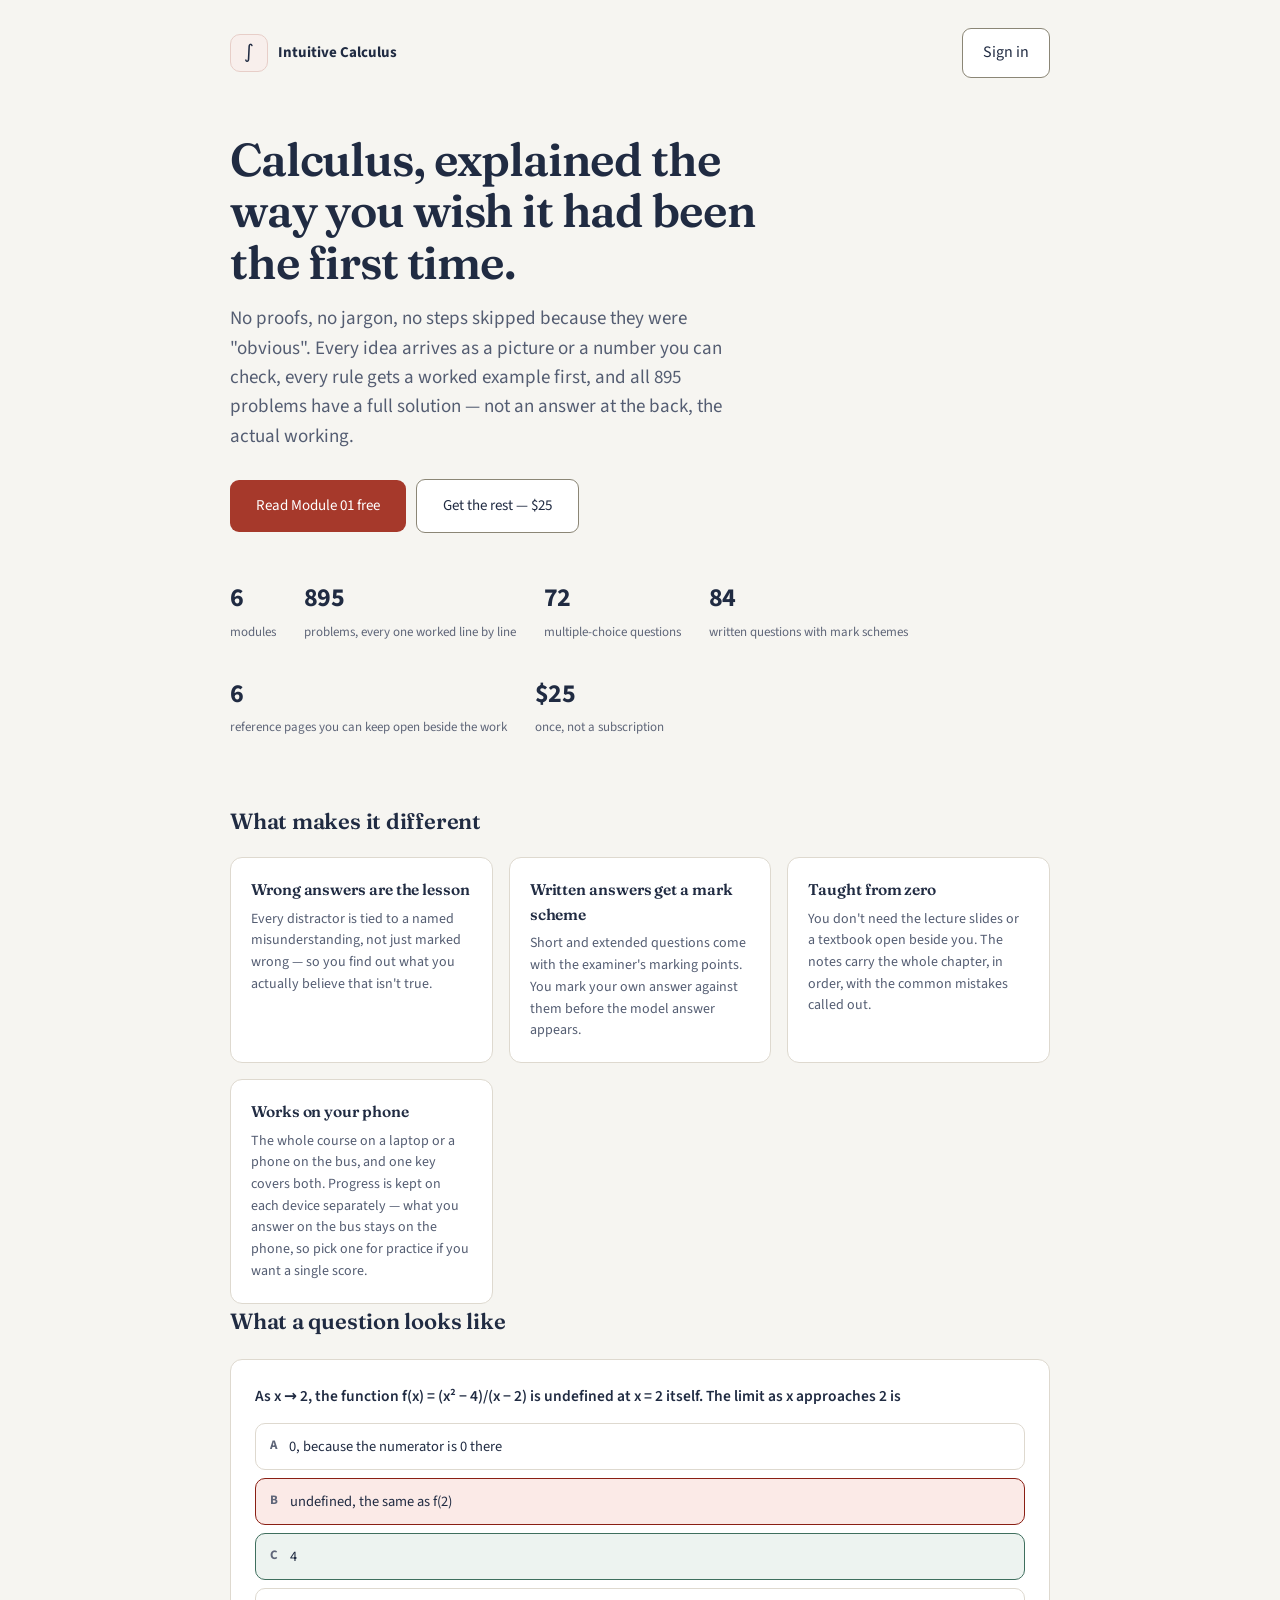
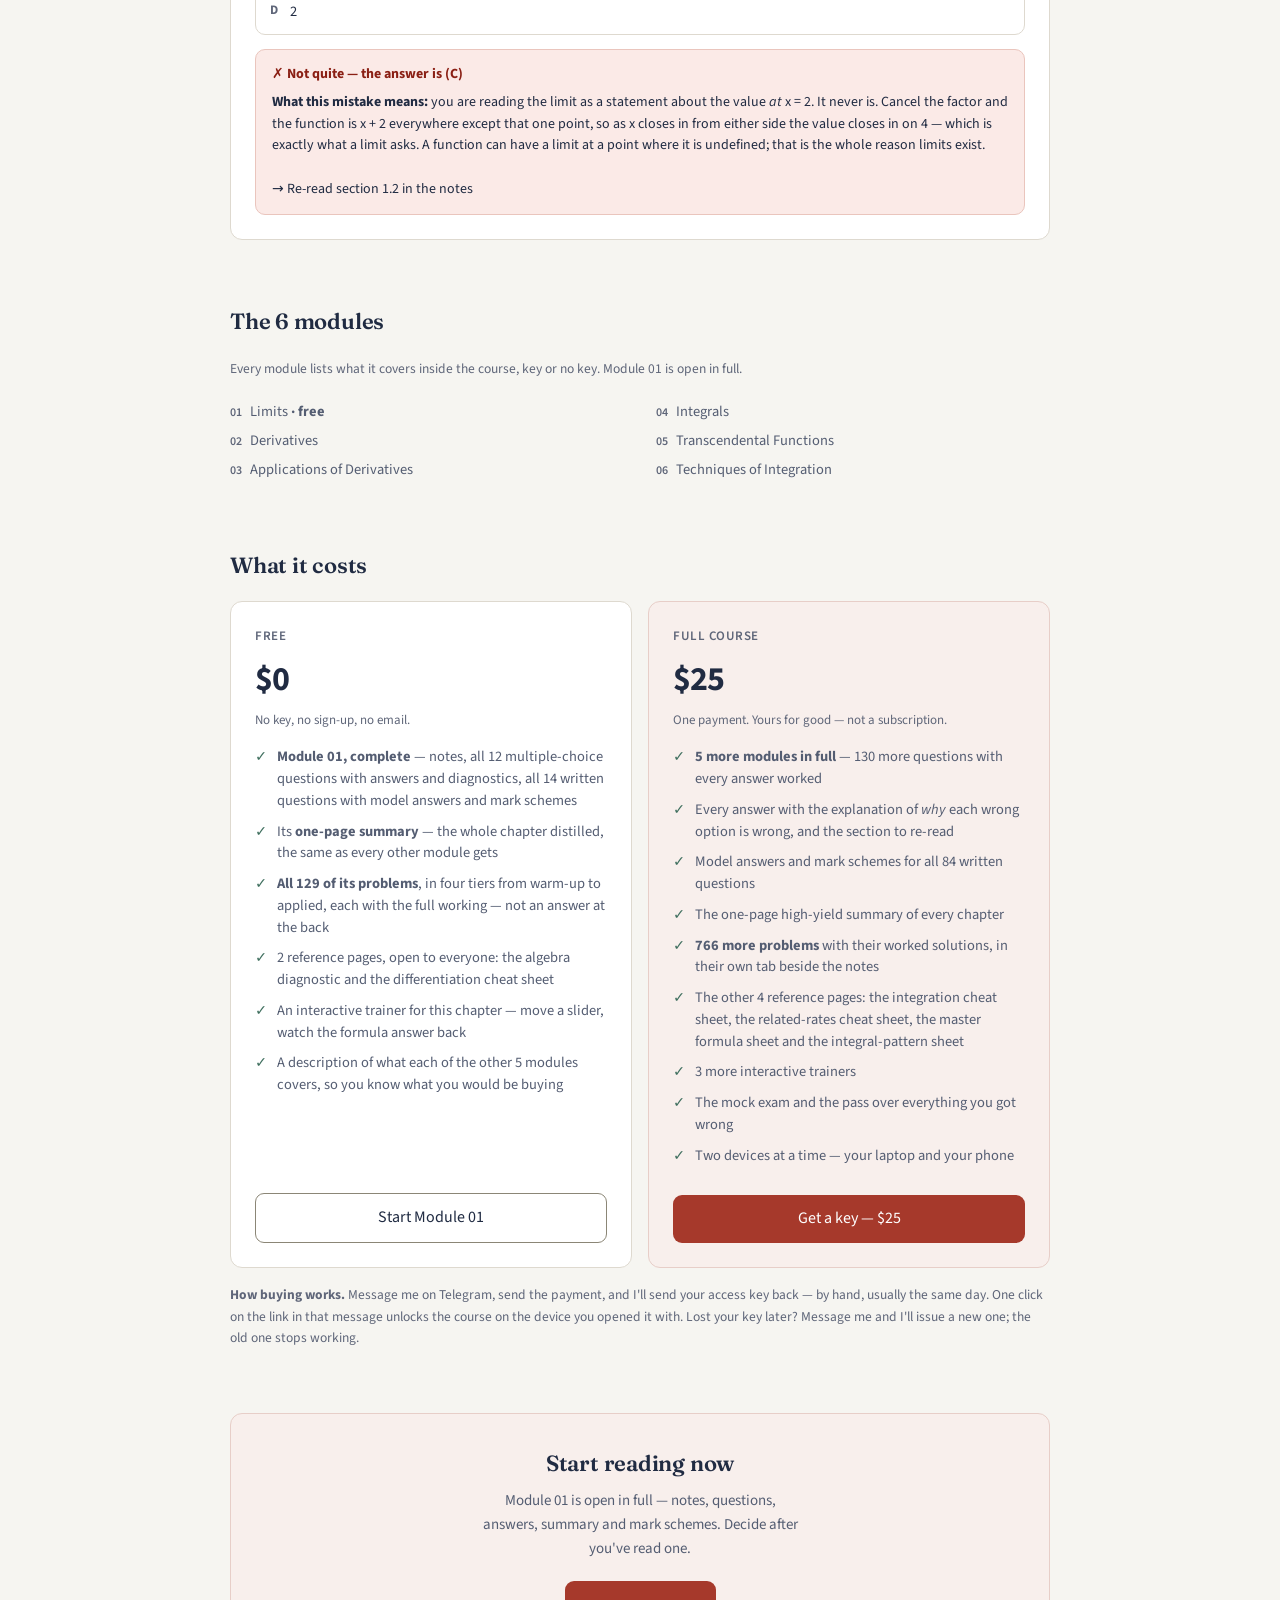
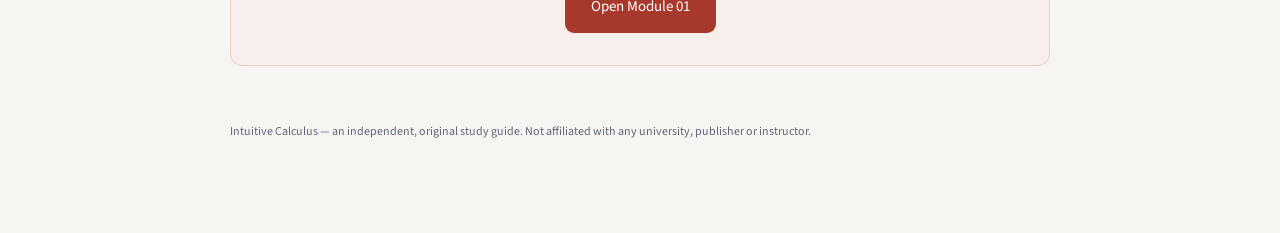
==== commit 17798a5c: "Publish 2026-08-16: 8a0493d" ====
--- a/index.html
+++ b/index.html
@@ -5,9 +5,9 @@
   <meta name="viewport" content="width=device-width, initial-scale=1.0">
   <title>Intuitive Calculus — the whole first course, worked out</title>
   <meta name="description" content="<!--gen:metaDescription-->A complete calculus course for people who have never felt confident in maths: limits through techniques of integration, taught in plain language with every problem worked line by line. Module 01 is free in full.<!--/gen-->">
-  <link rel="stylesheet" href="styles.css?v=57">
+  <link rel="stylesheet" href="styles.css?v=60">
   <!--gen:themeCss-->
-  <link rel="stylesheet" href="theme.css?v=57">
+  <link rel="stylesheet" href="theme.css?v=60">
   <!--/gen-->
   <link rel="icon" href="data:image/svg+xml,<svg xmlns='http://www.w3.org/2000/svg' viewBox='0 0 100 100'><text y='.9em' font-size='90'><!--gen:icon-->∫<!--/gen--></text></svg>">
   <!-- Honour the theme the student picked inside the app. In <head> and inline so
--- a/styles.css
+++ b/styles.css
@@ -894,7 +894,7 @@
   resize: vertical;
   background: var(--bg);
 }
-.written-card textarea:focus { outline: none; border-color: var(--accent); background: var(--panel); }
+.written-card textarea:focus:not(:focus-visible) { outline: none; border-color: var(--accent); background: var(--panel); }
 .model-box {
   margin-top: 14px;
   background: var(--accent-soft);
@@ -1058,7 +1058,7 @@
   color: var(--ink);
   background: var(--bg);
 }
-.field input:focus { outline: none; border-color: var(--accent); background: var(--panel); }
+.field input:focus:not(:focus-visible) { outline: none; border-color: var(--accent); background: var(--panel); }
 .login-msg { margin: 0; font-size: 13.5px; min-height: 1.2em; color: var(--ink-soft); }
 .login-msg.bad { color: var(--red); font-weight: 600; }
 .login-msg.good { color: var(--green); font-weight: 600; }
@@ -1077,7 +1077,7 @@
   color: var(--ink);
   background: var(--bg);
 }
-.lost-key input:focus { outline: none; border-color: var(--accent); background: var(--panel); }
+.lost-key input:focus:not(:focus-visible) { outline: none; border-color: var(--accent); background: var(--panel); }
 
 /* An access key is a fixed-width string; reading it back to check a typo is
    much easier when the glyphs line up. */
@@ -1202,6 +1202,16 @@
     radial-gradient(farthest-side at 0 50%, rgba(128, 128, 128, 0.34), transparent) left center / 14px 100% no-repeat scroll,
     radial-gradient(farthest-side at 100% 50%, rgba(128, 128, 128, 0.34), transparent) right center / 14px 100% no-repeat scroll;
 }
+/* A display formula gets its own scroller (above). An *inline* one gets none —
+   it is an inline box, so max-width does not apply to it — and a single wide
+   one widens the whole document: module 02's quotient-rule chant measured 467px
+   inside a 375px viewport and pushed every other line of the chapter sideways
+   by 125px. The paragraph becomes the scroller instead, which contains the
+   damage to the one line that earned it. Fixing the formula is still the right
+   move where it reads better as display maths; this is so the next one cannot
+   take the page with it. */
+.md p, .md li { overflow-x: auto; }
+
 /* Inline maths must not inflate the line height of a paragraph it sits in;
    a fraction is taller than the text around it and pushes lines apart. */
 .katex { font-size: 1.05em; }
@@ -1550,8 +1560,12 @@
 /* Same reason the catalogue rows needed a rule: an <a> with no style of its own
    falls through to the browser's blue-and-purple, which belongs to no palette
    this app has. */
+/* 44px tall and named by its section: ten links reading "Read the section" are
+   ten identical rows in a screen reader's link list, and a 21px target is not a
+   thumb target. */
 .prob-read { font-size: 13px; font-weight: 550; white-space: nowrap;
-             color: var(--accent); text-decoration: none; }
+             color: var(--accent); text-decoration: none;
+             display: inline-flex; align-items: center; min-height: 44px; }
 .prob-read:hover, .prob-read:focus-visible { text-decoration: underline; }
 .prob-note { margin: 6px 0 0; color: var(--ink-soft); font-size: 14.5px; }
 
--- a/theme.css
+++ b/theme.css
@@ -54,7 +54,10 @@
   --panel: #ffffff;
   --ink: #202b42;
   --ink-soft: #545d72;
-  --ink-faint: #6a7186;
+  /* 4.5:1 on every ground this palette paints, not just on white: at #6a7186
+     it measured 4.17 on --red-soft, which is where the "Licensed to …" line
+     sits — the anti-piracy mark, in the one colour it was hardest to read. */
+  --ink-faint: #5f6679;
   --line: #ded9cf;
   /* Controls need 3:1 against the panel they sit on (WCAG 1.4.11); the paper
      rule above is a divider and may stay a hairline. */
